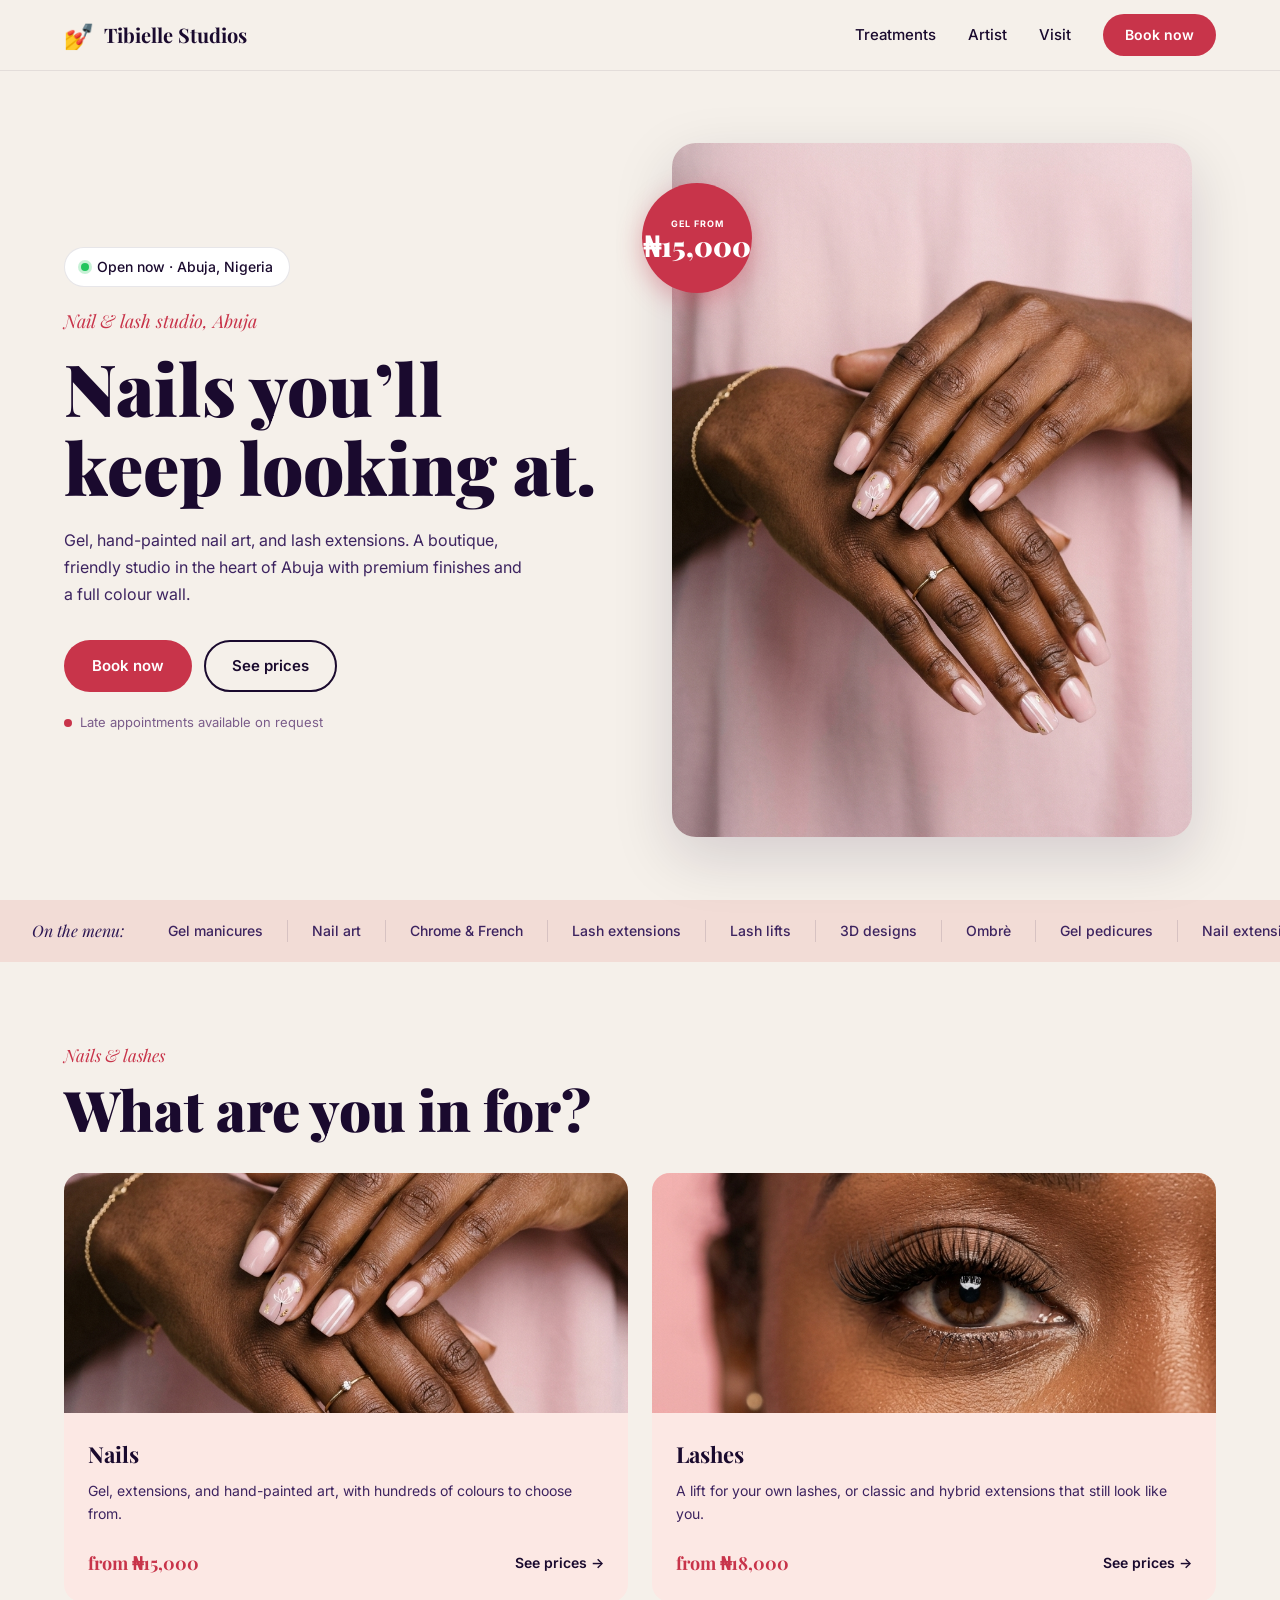
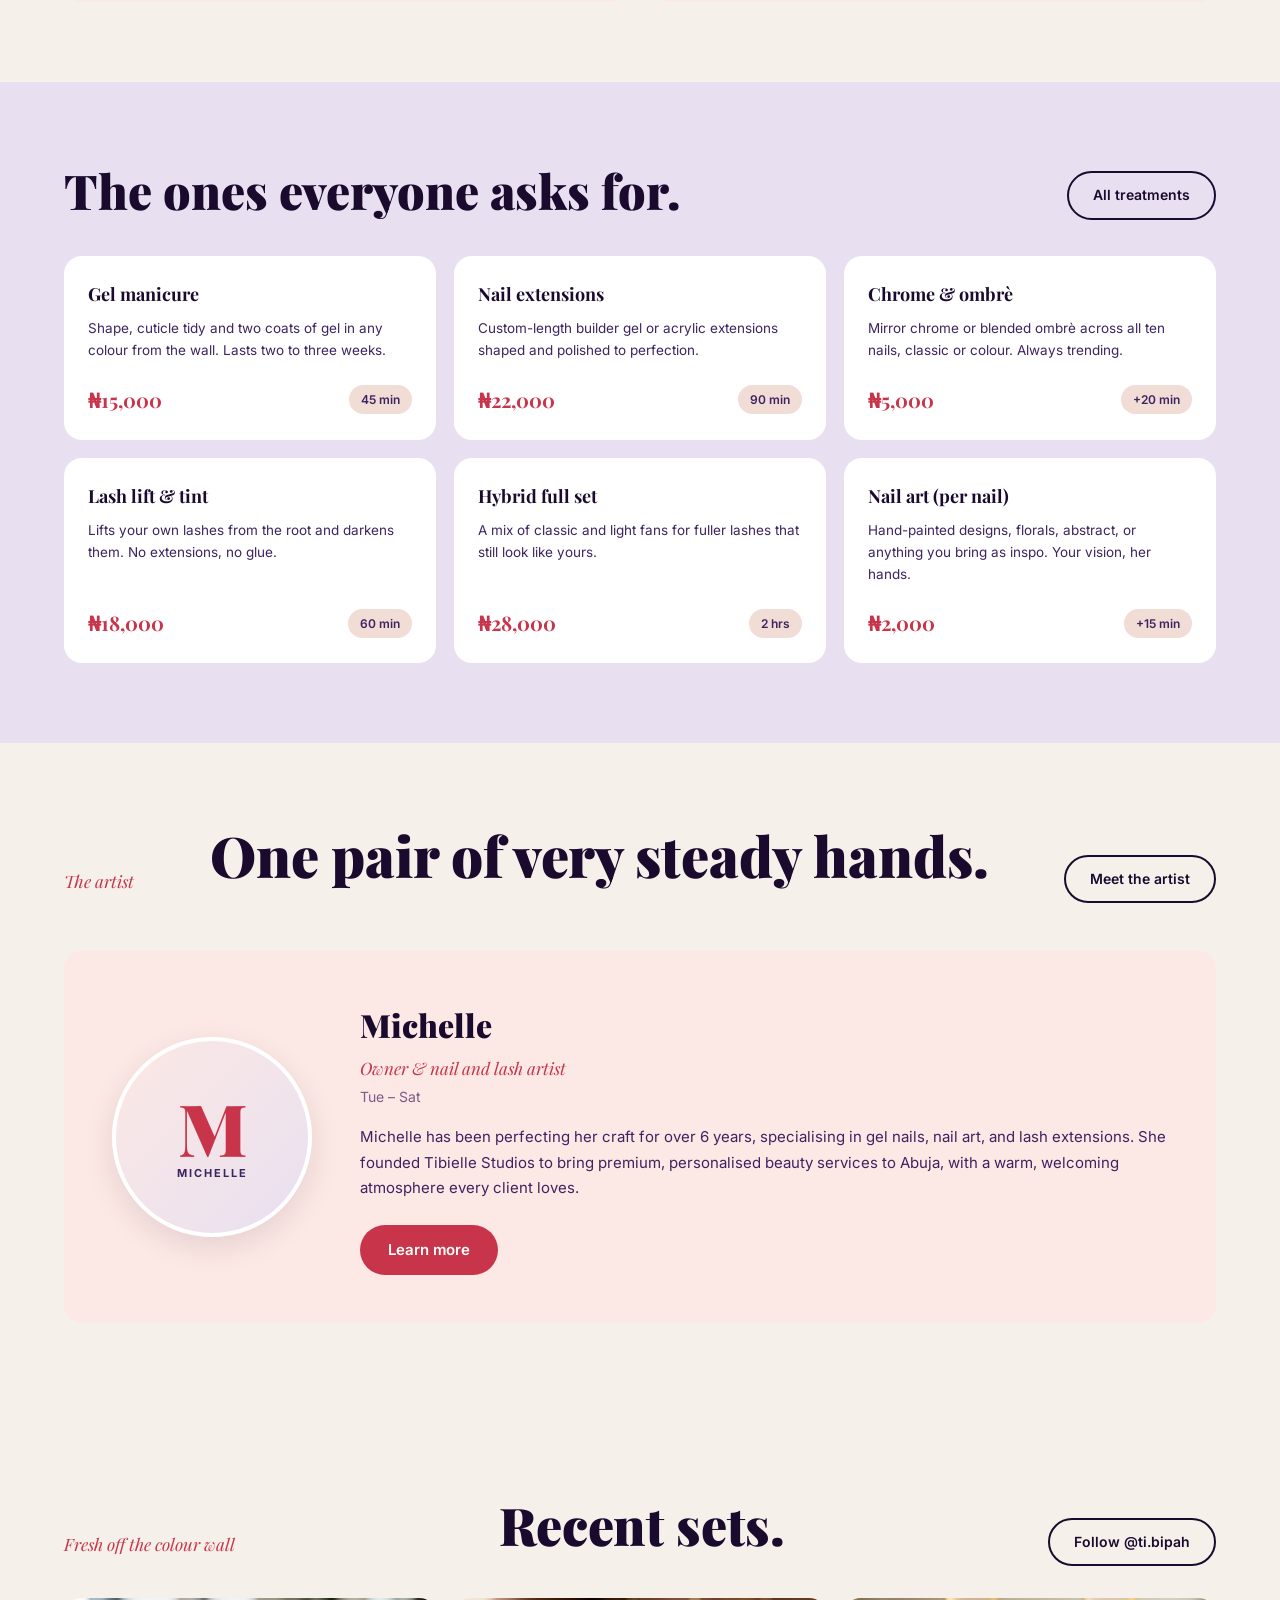
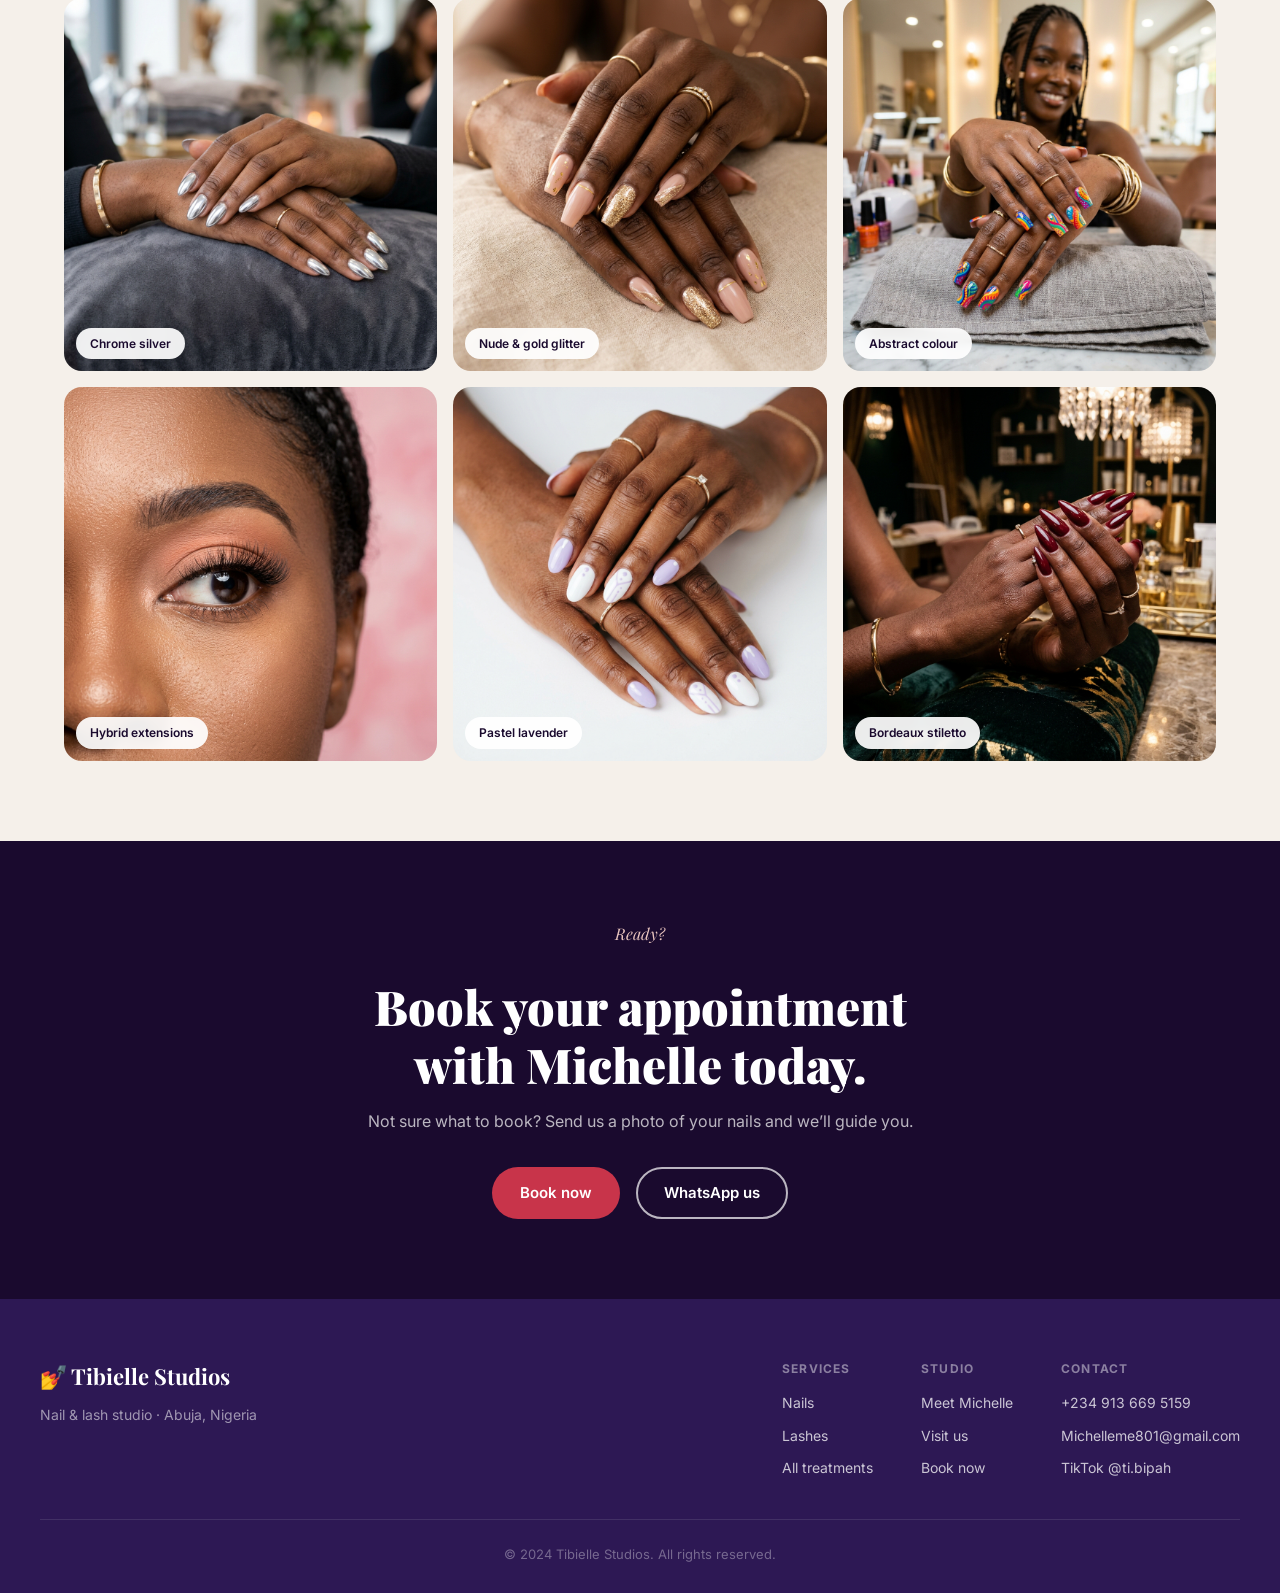
==== index.html @ 49bf642e "Initial commit for Tibielle Studios Abuja" ====
<!DOCTYPE html>
<html lang="en">
<head>
  <meta charset="UTF-8" />
  <meta name="viewport" content="width=device-width, initial-scale=1.0" />
  <title>Tibielle Studios – Nail &amp; Lash Studio, Abuja</title>
  <meta name="description" content="Tibielle Studios – Premium nail and lash studio in Abuja, Nigeria. Gel nails, lash extensions, and bespoke nail art by Michelle. Book your appointment today." />
  <link rel="preconnect" href="https://fonts.googleapis.com" />
  <link rel="preconnect" href="https://fonts.gstatic.com" crossorigin />
  <link href="https://fonts.googleapis.com/css2?family=Playfair+Display:ital,wght@0,400;0,700;0,900;1,400;1,700&family=Inter:wght@300;400;500;600&display=swap" rel="stylesheet" />
  <link rel="stylesheet" href="style.css" />
</head>
<body>
  <nav class="navbar" id="navbar">
    <div class="nav-container">
      <a href="index.html" class="nav-logo">
        <span class="logo-icon">&#x1F485;</span>
        <span class="logo-text">Tibielle Studios</span>
      </a>
      <div class="nav-links">
        <a href="treatments.html" class="nav-link">Treatments</a>
        <a href="artist.html" class="nav-link">Artist</a>
        <a href="visit.html" class="nav-link">Visit</a>
        <a href="mailto:Michelleme801@gmail.com?subject=Booking Request" class="nav-cta">Book now</a>
      </div>
      <button class="nav-hamburger" id="hamburger" aria-label="Menu">
        <span></span><span></span><span></span>
      </button>
    </div>
    <div class="mobile-menu" id="mobileMenu">
      <a href="treatments.html">Treatments</a>
      <a href="artist.html">Artist</a>
      <a href="visit.html">Visit</a>
      <a href="mailto:Michelleme801@gmail.com?subject=Booking Request" class="mobile-cta">Book now</a>
    </div>
  </nav>

  <section class="hero">
    <div class="hero-content">
      <div class="open-badge">
        <span class="open-dot"></span>
        Open now &middot; Abuja, Nigeria
      </div>
      <p class="hero-sub">Nail &amp; lash studio, Abuja</p>
      <h1 class="hero-title">Nails you&rsquo;ll<br/>keep looking at.</h1>
      <p class="hero-desc">Gel, hand-painted nail art, and lash extensions. A boutique, friendly studio in the heart of Abuja with premium finishes and a full colour wall.</p>
      <div class="hero-actions">
        <a href="mailto:Michelleme801@gmail.com?subject=Booking Request" class="btn-primary">Book now</a>
        <a href="treatments.html" class="btn-outline">See prices</a>
      </div>
      <p class="hero-note">
        <span class="dot-red"></span>
        Late appointments available on request
      </p>
    </div>
    <div class="hero-image-wrap">
      <div class="hero-badge">
        <span class="badge-label">GEL FROM</span>
        <span class="badge-price">&#8358;15,000</span>
      </div>
      <img src="hero_nails.jpg" alt="Beautiful gel nails by Tibielle Studios Abuja" class="hero-img" />
    </div>
  </section>

  <div class="marquee-section">
    <div class="marquee-label">On the menu:</div>
    <div class="marquee-track">
      <div class="marquee-inner">
        <span>Gel manicures</span><span>Nail art</span><span>Chrome &amp; French</span><span>Lash extensions</span><span>Lash lifts</span><span>3D designs</span><span>Ombrè</span><span>Gel pedicures</span><span>Nail extensions</span><span>Hybrid lashes</span>
        <span>Gel manicures</span><span>Nail art</span><span>Chrome &amp; French</span><span>Lash extensions</span><span>Lash lifts</span><span>3D designs</span><span>Ombrè</span><span>Gel pedicures</span><span>Nail extensions</span><span>Hybrid lashes</span>
      </div>
    </div>
  </div>

  <section class="services-section">
    <p class="section-eyebrow">Nails &amp; lashes</p>
    <h2 class="section-title">What are you in for?</h2>
    <div class="services-grid">
      <a href="treatments.html#nails" class="service-card">
        <div class="service-img-wrap"><img src="hero_nails.jpg" alt="Nails services" /></div>
        <div class="service-info">
          <h3>Nails</h3>
          <p>Gel, extensions, and hand-painted art, with hundreds of colours to choose from.</p>
          <div class="service-footer">
            <span class="service-price">from &#8358;15,000</span>
            <span class="service-link">See prices &rarr;</span>
          </div>
        </div>
      </a>
      <a href="treatments.html#lashes" class="service-card">
        <div class="service-img-wrap"><img src="hero_lashes.jpg" alt="Lash services" /></div>
        <div class="service-info">
          <h3>Lashes</h3>
          <p>A lift for your own lashes, or classic and hybrid extensions that still look like you.</p>
          <div class="service-footer">
            <span class="service-price">from &#8358;18,000</span>
            <span class="service-link">See prices &rarr;</span>
          </div>
        </div>
      </a>
    </div>
  </section>

  <section class="popular-section">
    <div class="popular-header">
      <h2 class="popular-title">The ones everyone asks for.</h2>
      <a href="treatments.html" class="btn-outline-dark">All treatments</a>
    </div>
    <div class="popular-grid">
      <div class="popular-card"><h4>Gel manicure</h4><p>Shape, cuticle tidy and two coats of gel in any colour from the wall. Lasts two to three weeks.</p><div class="popular-footer"><span class="popular-price">&#8358;15,000</span><span class="popular-time">45 min</span></div></div>
      <div class="popular-card"><h4>Nail extensions</h4><p>Custom-length builder gel or acrylic extensions shaped and polished to perfection.</p><div class="popular-footer"><span class="popular-price">&#8358;22,000</span><span class="popular-time">90 min</span></div></div>
      <div class="popular-card"><h4>Chrome &amp; ombrè</h4><p>Mirror chrome or blended ombr&egrave; across all ten nails, classic or colour. Always trending.</p><div class="popular-footer"><span class="popular-price">&#8358;5,000</span><span class="popular-time">+20 min</span></div></div>
      <div class="popular-card"><h4>Lash lift &amp; tint</h4><p>Lifts your own lashes from the root and darkens them. No extensions, no glue.</p><div class="popular-footer"><span class="popular-price">&#8358;18,000</span><span class="popular-time">60 min</span></div></div>
      <div class="popular-card"><h4>Hybrid full set</h4><p>A mix of classic and light fans for fuller lashes that still look like yours.</p><div class="popular-footer"><span class="popular-price">&#8358;28,000</span><span class="popular-time">2 hrs</span></div></div>
      <div class="popular-card"><h4>Nail art (per nail)</h4><p>Hand-painted designs, florals, abstract, or anything you bring as inspo. Your vision, her hands.</p><div class="popular-footer"><span class="popular-price">&#8358;2,000</span><span class="popular-time">+15 min</span></div></div>
    </div>
  </section>

  <section class="artist-section">
    <div class="artist-header">
      <p class="section-eyebrow">The artist</p>
      <h2 class="section-title">One pair of very steady hands.</h2>
      <a href="artist.html" class="btn-outline-dark">Meet the artist</a>
    </div>
    <div class="artist-card-single">
      <div class="artist-monogram">
        <span class="monogram-letter">M</span>
        <span class="monogram-subtitle">Michelle</span>
      </div>
      <div class="artist-details">
        <h3>Michelle</h3>
        <p class="artist-role">Owner &amp; nail and lash artist</p>
        <p class="artist-schedule">Tue &ndash; Sat</p>
        <p class="artist-bio">Michelle has been perfecting her craft for over 6 years, specialising in gel nails, nail art, and lash extensions. She founded Tibielle Studios to bring premium, personalised beauty services to Abuja, with a warm, welcoming atmosphere every client loves.</p>
        <a href="artist.html" class="btn-primary">Learn more</a>
      </div>
    </div>
  </section>

  <section class="gallery-section">
    <div class="gallery-header">
      <p class="section-eyebrow">Fresh off the colour wall</p>
      <h2 class="gallery-title">Recent sets.</h2>
      <a href="https://www.tiktok.com/@ti.bipah" target="_blank" rel="noopener noreferrer" class="btn-outline-dark">Follow @ti.bipah</a>
    </div>
    <div class="gallery-grid">
      <div class="gallery-item"><img src="gallery_1.jpg" alt="Chrome silver nails" /><span class="gallery-label">Chrome silver</span></div>
      <div class="gallery-item gallery-item--tall"><img src="gallery_2.jpg" alt="Nude and gold glitter nails" /><span class="gallery-label">Nude &amp; gold glitter</span></div>
      <div class="gallery-item"><img src="gallery_3.jpg" alt="Vibrant nail art" /><span class="gallery-label">Abstract colour</span></div>
      <div class="gallery-item"><img src="gallery_4.jpg" alt="Lash extensions" /><span class="gallery-label">Hybrid extensions</span></div>
      <div class="gallery-item"><img src="gallery_5.jpg" alt="Pastel lavender nails" /><span class="gallery-label">Pastel lavender</span></div>
      <div class="gallery-item"><img src="gallery_6.jpg" alt="Burgundy stiletto nails" /><span class="gallery-label">Bordeaux stiletto</span></div>
    </div>
  </section>

  <section class="cta-band">
    <div class="cta-content">
      <p class="section-eyebrow">Ready?</p>
      <h2>Book your appointment<br />with Michelle today.</h2>
      <p>Not sure what to book? Send us a photo of your nails and we&rsquo;ll guide you.</p>
      <div class="cta-actions">
        <a href="mailto:Michelleme801@gmail.com?subject=Booking Request – Tibielle Studios" class="btn-primary">Book now</a>
        <a href="https://wa.me/2349136695159" target="_blank" rel="noopener noreferrer" class="btn-outline-light">WhatsApp us</a>
      </div>
    </div>
  </section>

  <footer class="footer">
    <div class="footer-top">
      <div class="footer-brand">
        <a href="index.html" class="footer-logo">&#x1F485; Tibielle Studios</a>
        <p>Nail &amp; lash studio &middot; Abuja, Nigeria</p>
      </div>
      <div class="footer-links">
        <div class="footer-col">
          <h5>Services</h5>
          <a href="treatments.html#nails">Nails</a>
          <a href="treatments.html#lashes">Lashes</a>
          <a href="treatments.html">All treatments</a>
        </div>
        <div class="footer-col">
          <h5>Studio</h5>
          <a href="artist.html">Meet Michelle</a>
          <a href="visit.html">Visit us</a>
          <a href="mailto:Michelleme801@gmail.com?subject=Booking Request">Book now</a>
        </div>
        <div class="footer-col">
          <h5>Contact</h5>
          <a href="tel:+2349136695159">+234 913 669 5159</a>
          <a href="mailto:Michelleme801@gmail.com">Michelleme801@gmail.com</a>
          <a href="https://www.tiktok.com/@ti.bipah" target="_blank" rel="noopener noreferrer">TikTok @ti.bipah</a>
        </div>
      </div>
    </div>
    <div class="footer-bottom">
      <p>&copy; 2024 Tibielle Studios. All rights reserved.</p>
    </div>
  </footer>
  <script src="main.js"></script>
</body>
</html>
---- style.css ----
/* =============================================
   TIBIELLE STUDIOS – style.css
   Nigerian nail & lash studio website
   ============================================= */

*, *::before, *::after { box-sizing: border-box; margin: 0; padding: 0; }

:root {
  --cream:   #f5f0ea;
  --blush:   #f2dcd6;
  --rose:    #e8c4be;
  --pink-bg: #f9d4ce;
  --card-bg: #fce8e4;
  --purple-bg: #e8e0f0;
  --dark:    #1a0a2e;
  --dark-mid: #2d1854;
  --accent:  #c8344a;
  --accent-hover: #a82038;
  --text-body: #3d2460;
  --text-light: #7a5c8a;
  --white: #ffffff;
  --font-serif: 'Playfair Display', Georgia, serif;
  --font-sans:  'Inter', system-ui, sans-serif;
  --radius: 18px;
  --radius-sm: 10px;
  --shadow: 0 4px 24px rgba(26,10,46,0.08);
  --shadow-hover: 0 8px 40px rgba(26,10,46,0.15);
}

html { scroll-behavior: smooth; }

body {
  font-family: var(--font-sans);
  background-color: var(--cream);
  color: var(--dark);
  overflow-x: hidden;
  line-height: 1.6;
}

img { display: block; width: 100%; height: 100%; object-fit: cover; }
a { text-decoration: none; color: inherit; }

/* ---- BUTTONS ---- */
.btn-primary {
  display: inline-flex; align-items: center; justify-content: center;
  background: var(--accent); color: var(--white);
  padding: 13px 28px; border-radius: 50px;
  font-family: var(--font-sans); font-weight: 600; font-size: 15px;
  transition: background 0.25s, transform 0.2s, box-shadow 0.25s;
  border: none; cursor: pointer;
}
.btn-primary:hover {
  background: var(--accent-hover); transform: translateY(-2px);
  box-shadow: 0 6px 20px rgba(200,52,74,0.35);
}
.btn-outline {
  display: inline-flex; align-items: center; justify-content: center;
  background: transparent; color: var(--dark);
  padding: 12px 26px; border-radius: 50px;
  font-family: var(--font-sans); font-weight: 600; font-size: 15px;
  border: 2px solid var(--dark);
  transition: background 0.25s, color 0.25s, transform 0.2s;
}
.btn-outline:hover { background: var(--dark); color: var(--white); transform: translateY(-2px); }
.btn-outline-dark {
  display: inline-flex; align-items: center; justify-content: center;
  background: transparent; color: var(--dark);
  padding: 11px 24px; border-radius: 50px;
  font-family: var(--font-sans); font-weight: 600; font-size: 14px;
  border: 2px solid var(--dark);
  transition: background 0.25s, color 0.25s, transform 0.2s;
  white-space: nowrap;
}
.btn-outline-dark:hover { background: var(--dark); color: var(--white); transform: translateY(-2px); }
.btn-outline-light {
  display: inline-flex; align-items: center; justify-content: center;
  background: transparent; color: var(--white);
  padding: 12px 26px; border-radius: 50px;
  font-family: var(--font-sans); font-weight: 600; font-size: 15px;
  border: 2px solid rgba(255,255,255,0.7);
  transition: background 0.25s, transform 0.2s;
}
.btn-outline-light:hover { background: rgba(255,255,255,0.15); transform: translateY(-2px); }

/* ---- SHARED TEXT ---- */
.section-eyebrow {
  font-family: var(--font-serif); font-style: italic;
  color: var(--accent); font-size: 17px; margin-bottom: 8px;
}
.section-title {
  font-family: var(--font-serif); font-weight: 900;
  font-size: clamp(32px, 5vw, 56px);
  color: var(--dark); line-height: 1.15;
  margin-bottom: 16px;
}

/* =============================================
   NAVBAR
   ============================================= */
.navbar {
  position: fixed; top: 0; left: 0; right: 0; z-index: 100;
  background: rgba(245,240,234,0.92);
  backdrop-filter: blur(12px);
  border-bottom: 1px solid rgba(26,10,46,0.08);
  transition: box-shadow 0.3s;
}
.navbar.scrolled { box-shadow: var(--shadow); }
.nav-container {
  max-width: 1200px; margin: 0 auto;
  display: flex; align-items: center; justify-content: space-between;
  padding: 14px 24px;
}
.nav-logo {
  display: flex; align-items: center; gap: 10px;
  font-family: var(--font-serif); font-size: 20px; font-weight: 700;
  color: var(--dark); transition: opacity 0.2s;
}
.nav-logo:hover { opacity: 0.75; }
.logo-icon { font-size: 24px; }
.nav-links { display: flex; align-items: center; gap: 32px; }
.nav-link {
  font-size: 15px; font-weight: 500; color: var(--dark);
  transition: color 0.2s; position: relative;
}
.nav-link::after {
  content: ''; position: absolute; bottom: -2px; left: 0; right: 0;
  height: 2px; background: var(--accent); transform: scaleX(0);
  transition: transform 0.25s;
}
.nav-link:hover { color: var(--accent); }
.nav-link:hover::after { transform: scaleX(1); }
.nav-cta {
  background: var(--accent); color: var(--white);
  padding: 10px 22px; border-radius: 50px;
  font-size: 14px; font-weight: 600;
  transition: background 0.25s, transform 0.2s;
}
.nav-cta:hover { background: var(--accent-hover); transform: translateY(-1px); }

.nav-hamburger {
  display: none; flex-direction: column; gap: 5px;
  background: none; border: none; cursor: pointer; padding: 4px;
}
.nav-hamburger span {
  display: block; width: 22px; height: 2px;
  background: var(--dark); border-radius: 2px;
  transition: transform 0.3s, opacity 0.3s;
}
.mobile-menu {
  display: none; flex-direction: column; gap: 0;
  background: var(--cream); border-top: 1px solid rgba(26,10,46,0.08);
  padding: 12px 24px 20px;
  animation: slideDown 0.25s ease;
}
.mobile-menu a {
  padding: 13px 0; font-size: 16px; font-weight: 500;
  border-bottom: 1px solid rgba(26,10,46,0.06);
  color: var(--dark); transition: color 0.2s;
}
.mobile-menu a:hover { color: var(--accent); }
.mobile-menu .mobile-cta {
  margin-top: 12px; background: var(--accent); color: var(--white);
  text-align: center; padding: 13px; border-radius: 50px;
  border-bottom: none; font-weight: 600;
}
@keyframes slideDown { from { opacity:0; transform: translateY(-8px); } to { opacity:1; transform:translateY(0); } }

/* =============================================
   HERO
   ============================================= */
.hero {
  min-height: 100vh; padding-top: 80px;
  display: flex; align-items: center;
  max-width: 1200px; margin: 0 auto;
  padding-left: 24px; padding-right: 24px;
  gap: 48px;
}
.hero-content { flex: 1; max-width: 560px; }
.open-badge {
  display: inline-flex; align-items: center; gap: 8px;
  background: var(--white); border: 1px solid rgba(26,10,46,0.1);
  padding: 8px 16px; border-radius: 50px;
  font-size: 14px; font-weight: 500; margin-bottom: 20px;
}
.open-dot {
  width: 8px; height: 8px; border-radius: 50%;
  background: #22c55e; box-shadow: 0 0 0 3px rgba(34,197,94,0.25);
  animation: pulse 2s infinite;
}
@keyframes pulse { 0%,100% { box-shadow: 0 0 0 3px rgba(34,197,94,0.25); } 50% { box-shadow: 0 0 0 6px rgba(34,197,94,0.1); } }
.hero-sub {
  font-family: var(--font-serif); font-style: italic;
  color: var(--accent); font-size: 18px; margin-bottom: 12px;
}
.hero-title {
  font-family: var(--font-serif); font-weight: 900;
  font-size: clamp(40px, 6vw, 72px);
  color: var(--dark); line-height: 1.1; margin-bottom: 20px;
}
.hero-desc {
  font-size: 16px; color: var(--text-body);
  line-height: 1.7; margin-bottom: 32px; max-width: 460px;
}
.hero-actions { display: flex; gap: 12px; flex-wrap: wrap; margin-bottom: 20px; }
.hero-note {
  display: flex; align-items: center; gap: 8px;
  font-size: 13px; color: var(--text-light);
}
.dot-red { width: 8px; height: 8px; border-radius: 50%; background: var(--accent); flex-shrink: 0; }

.hero-image-wrap {
  flex: 1; max-width: 520px; position: relative;
  border-radius: 24px; overflow: visible;
}
.hero-img {
  border-radius: 24px; aspect-ratio: 3/4;
  object-fit: cover; width: 100%;
  box-shadow: 0 20px 60px rgba(26,10,46,0.15);
  transition: transform 0.4s;
}
.hero-img:hover { transform: scale(1.01); }
.hero-badge {
  position: absolute; top: 40px; left: -30px; z-index: 10;
  background: var(--accent); color: var(--white);
  border-radius: 50%; width: 110px; height: 110px;
  display: flex; flex-direction: column; align-items: center; justify-content: center;
  box-shadow: 0 8px 24px rgba(200,52,74,0.35);
  animation: float 3s ease-in-out infinite;
}
@keyframes float { 0%,100% { transform: translateY(0); } 50% { transform: translateY(-8px); } }
.badge-label { font-size: 9px; font-weight: 700; letter-spacing: 1px; text-transform: uppercase; }
.badge-price { font-family: var(--font-serif); font-size: 28px; font-weight: 900; line-height: 1; }

/* =============================================
   MARQUEE
   ============================================= */
.marquee-section {
  background: var(--blush); padding: 18px 0;
  display: flex; align-items: center; gap: 20px;
  overflow: hidden;
}
.marquee-label {
  font-family: var(--font-serif); font-style: italic;
  font-size: 16px; color: var(--dark-mid);
  white-space: nowrap; padding-left: 32px; flex-shrink: 0;
}
.marquee-track { overflow: hidden; flex: 1; }
.marquee-inner {
  display: flex; gap: 0; white-space: nowrap;
  animation: marquee 28s linear infinite;
}
.marquee-inner span {
  padding: 0 24px; font-size: 14px; font-weight: 500; color: var(--text-body);
  border-right: 1px solid rgba(26,10,46,0.12);
}
@keyframes marquee { from { transform: translateX(0); } to { transform: translateX(-50%); } }

/* =============================================
   SERVICES SECTION
   ============================================= */
.services-section {
  max-width: 1200px; margin: 0 auto;
  padding: 80px 24px;
}
.services-grid {
  display: grid; grid-template-columns: 1fr 1fr;
  gap: 24px; margin-top: 32px;
}
.service-card {
  background: var(--card-bg); border-radius: var(--radius);
  overflow: hidden; transition: transform 0.3s, box-shadow 0.3s;
  display: flex; flex-direction: column;
}
.service-card:hover { transform: translateY(-6px); box-shadow: var(--shadow-hover); }
.service-img-wrap { height: 240px; overflow: hidden; }
.service-img-wrap img { transition: transform 0.4s; }
.service-card:hover .service-img-wrap img { transform: scale(1.05); }
.service-info { padding: 24px; flex: 1; display: flex; flex-direction: column; gap: 8px; }
.service-info h3 {
  font-family: var(--font-serif); font-weight: 700;
  font-size: 22px; color: var(--dark);
}
.service-info p { font-size: 14px; color: var(--text-body); line-height: 1.6; }
.service-footer {
  display: flex; justify-content: space-between; align-items: center;
  margin-top: auto; padding-top: 16px;
}
.service-price { font-family: var(--font-serif); font-weight: 700; color: var(--accent); font-size: 18px; }
.service-link { font-size: 14px; font-weight: 600; color: var(--dark); transition: color 0.2s; }
.service-link:hover { color: var(--accent); }

/* =============================================
   POPULAR TREATMENTS
   ============================================= */
.popular-section {
  background: var(--purple-bg); padding: 80px 0;
}
.popular-header {
  max-width: 1200px; margin: 0 auto;
  padding: 0 24px; display: flex;
  justify-content: space-between; align-items: flex-end;
  margin-bottom: 36px; gap: 16px;
}
.popular-title {
  font-family: var(--font-serif); font-weight: 900;
  font-size: clamp(28px, 4.5vw, 48px); color: var(--dark); line-height: 1.2;
}
.popular-grid {
  max-width: 1200px; margin: 0 auto;
  padding: 0 24px;
  display: grid; grid-template-columns: repeat(3, 1fr);
  gap: 18px;
}
.popular-card {
  background: var(--white); border-radius: var(--radius);
  padding: 24px; display: flex; flex-direction: column; gap: 10px;
  transition: transform 0.3s, box-shadow 0.3s;
}
.popular-card:hover { transform: translateY(-4px); box-shadow: var(--shadow-hover); }
.popular-card h4 {
  font-family: var(--font-serif); font-weight: 700;
  font-size: 18px; color: var(--dark);
}
.popular-card p { font-size: 13.5px; color: var(--text-body); line-height: 1.6; flex: 1; }
.popular-footer {
  display: flex; justify-content: space-between; align-items: center;
  margin-top: auto; padding-top: 12px;
}
.popular-price { font-family: var(--font-serif); font-weight: 700; color: var(--accent); font-size: 20px; }
.popular-time {
  background: var(--blush); padding: 5px 12px; border-radius: 50px;
  font-size: 12px; font-weight: 600; color: var(--text-body);
}

/* =============================================
   ARTIST SECTION
   ============================================= */
.artist-section {
  max-width: 1200px; margin: 0 auto; padding: 80px 24px;
}
.artist-header {
  display: flex; flex-wrap: wrap; align-items: flex-end;
  justify-content: space-between; gap: 16px; margin-bottom: 48px;
}
.artist-card-single {
  background: var(--card-bg); border-radius: var(--radius);
  display: flex; align-items: center; gap: 48px; padding: 48px;
  transition: box-shadow 0.3s;
}
.artist-avatar {
  width: 200px; height: 200px; border-radius: 50%;
  flex-shrink: 0;
}
.artist-monogram {
  width: 200px; height: 200px; border-radius: 50%;
  background: linear-gradient(135deg, #fce8e4 0%, #e8e0f0 100%);
  display: flex; flex-direction: column; align-items: center; justify-content: center;
  border: 4px solid var(--white);
  box-shadow: 0 10px 30px rgba(26,10,46,0.1);
  flex-shrink: 0; color: var(--dark); text-align: center;
}
.monogram-letter {
  font-family: var(--font-serif); font-size: 72px; font-weight: 900;
  color: var(--accent); line-height: 1; margin-bottom: 2px;
}
.monogram-subtitle {
  font-size: 11px; font-weight: 700; text-transform: uppercase;
  letter-spacing: 2px; color: var(--text-body);
}
.artist-page-badge {
  width: 320px; height: 360px; border-radius: 24px;
  background: linear-gradient(145deg, var(--card-bg) 0%, var(--purple-bg) 100%);
  display: flex; flex-direction: column; align-items: center; justify-content: center;
  padding: 36px 28px; text-align: center; border: 2px solid var(--rose);
  flex-shrink: 0; box-shadow: 0 16px 40px rgba(26,10,46,0.08);
}
.artist-page-badge .monogram-letter {
  font-family: var(--font-serif); font-size: 100px; font-weight: 900;
  color: var(--accent); line-height: 1; margin-bottom: 12px;
}
.artist-page-badge h3 {
  font-family: var(--font-serif); font-size: 24px; font-weight: 700;
  color: var(--dark); margin-bottom: 6px;
}
.artist-page-badge p {
  font-size: 13.5px; color: var(--text-body); line-height: 1.5;
}
.artist-details h3 {
  font-family: var(--font-serif); font-weight: 900;
  font-size: 32px; color: var(--dark); margin-bottom: 4px;
}
.artist-role {
  font-family: var(--font-serif); font-style: italic;
  color: var(--accent); font-size: 17px; margin-bottom: 4px;
}
.artist-schedule { font-size: 14px; color: var(--text-light); margin-bottom: 16px; }
.artist-bio { font-size: 15px; color: var(--text-body); line-height: 1.7; margin-bottom: 24px; }

/* =============================================
   GALLERY
   ============================================= */
.gallery-section { max-width: 1200px; margin: 0 auto; padding: 80px 24px; }
.gallery-header {
  display: flex; flex-wrap: wrap; align-items: flex-end;
  justify-content: space-between; gap: 16px; margin-bottom: 32px;
}
.gallery-title {
  font-family: var(--font-serif); font-weight: 900;
  font-size: clamp(32px, 5vw, 52px); color: var(--dark);
}
.gallery-grid {
  display: grid;
  grid-template-columns: repeat(3, 1fr);
  grid-template-rows: auto auto;
  gap: 16px;
}
.gallery-item {
  border-radius: var(--radius); overflow: hidden;
  position: relative; aspect-ratio: 1/1;
  transition: transform 0.3s, box-shadow 0.3s;
}
.gallery-item:hover { transform: scale(1.02); box-shadow: var(--shadow-hover); z-index: 2; }
.gallery-item img { height: 100%; transition: transform 0.4s; }
.gallery-item:hover img { transform: scale(1.06); }
.gallery-label {
  position: absolute; bottom: 12px; left: 12px;
  background: rgba(255,255,255,0.92); backdrop-filter: blur(4px);
  padding: 6px 14px; border-radius: 50px;
  font-size: 12px; font-weight: 600; color: var(--dark);
}

/* =============================================
   CTA BAND
   ============================================= */
.cta-band {
  background: var(--dark); padding: 80px 24px;
  text-align: center;
}
.cta-content { max-width: 600px; margin: 0 auto; }
.cta-band .section-eyebrow { color: var(--rose); }
.cta-band h2 {
  font-family: var(--font-serif); font-weight: 900;
  font-size: clamp(28px, 4.5vw, 48px); color: var(--white);
  margin: 8px 0 16px; line-height: 1.2;
}
.cta-band p { font-size: 16px; color: rgba(255,255,255,0.7); margin-bottom: 32px; }
.cta-actions { display: flex; justify-content: center; gap: 16px; flex-wrap: wrap; }

/* =============================================
   FOOTER
   ============================================= */
.footer {
  background: var(--dark-mid); padding: 60px 24px 28px;
}
.footer-top {
  max-width: 1200px; margin: 0 auto;
  display: flex; gap: 60px; flex-wrap: wrap;
  padding-bottom: 40px;
  border-bottom: 1px solid rgba(255,255,255,0.1);
  margin-bottom: 24px;
}
.footer-brand { flex: 1; min-width: 200px; }
.footer-logo {
  font-family: var(--font-serif); font-size: 22px; font-weight: 700;
  color: var(--white); display: flex; align-items: center; gap: 8px;
  margin-bottom: 10px;
}
.footer-brand p { font-size: 14px; color: rgba(255,255,255,0.55); }
.footer-links { display: flex; gap: 48px; flex-wrap: wrap; }
.footer-col { display: flex; flex-direction: column; gap: 10px; }
.footer-col h5 {
  font-size: 12px; font-weight: 700; text-transform: uppercase;
  letter-spacing: 1.2px; color: rgba(255,255,255,0.45); margin-bottom: 4px;
}
.footer-col a {
  font-size: 14px; color: rgba(255,255,255,0.75);
  transition: color 0.2s;
}
.footer-col a:hover { color: var(--white); }
.footer-bottom {
  max-width: 1200px; margin: 0 auto;
  font-size: 13px; color: rgba(255,255,255,0.35); text-align: center;
}

/* =============================================
   TREATMENTS PAGE
   ============================================= */
.page-hero {
  background: var(--cream);
  padding: 120px 24px 60px;
  max-width: 1200px; margin: 0 auto;
  display: flex; align-items: flex-start; gap: 48px;
}
.page-hero-left { flex: 1; }
.page-hero-right {
  background: var(--card-bg); border-radius: var(--radius);
  padding: 32px; max-width: 360px; width: 100%;
}
.page-hero-right h3 {
  font-family: var(--font-serif); font-weight: 700;
  font-size: 22px; margin-bottom: 16px; color: var(--dark);
}
.page-hero-right ul { list-style: none; display: flex; flex-direction: column; gap: 12px; }
.page-hero-right li {
  display: flex; gap: 10px; font-size: 14px;
  color: var(--text-body); align-items: flex-start; line-height: 1.5;
}
.page-hero-right li::before { content: "●"; color: var(--accent); flex-shrink: 0; font-size: 10px; margin-top: 3px; }
.page-hero-right .btn-primary { width: 100%; margin-top: 20px; justify-content: center; }

.treatments-body { max-width: 1200px; margin: 0 auto; padding: 0 24px 80px; }
.treatment-category { margin-bottom: 56px; }
.treatment-category-title {
  font-family: var(--font-serif); font-style: italic;
  color: var(--accent); font-size: 18px; margin-bottom: 16px;
}
.treatment-category h2 {
  font-family: var(--font-serif); font-weight: 900;
  font-size: clamp(28px, 4vw, 42px); color: var(--dark);
  margin-bottom: 28px; line-height: 1.15;
}
.treatment-grid { display: grid; grid-template-columns: 1fr 1fr; gap: 16px; }
.treatment-card {
  background: var(--purple-bg); border-radius: var(--radius);
  padding: 28px; transition: transform 0.3s, box-shadow 0.3s;
}
.treatment-card:hover { transform: translateY(-3px); box-shadow: var(--shadow-hover); }
.treatment-card-header {
  display: flex; justify-content: space-between;
  align-items: flex-start; margin-bottom: 10px;
}
.treatment-card h4 {
  font-family: var(--font-serif); font-weight: 700;
  font-size: 18px; color: var(--dark); max-width: 75%;
}
.treatment-card .t-price {
  font-family: var(--font-serif); font-weight: 700;
  color: var(--accent); font-size: 20px; white-space: nowrap;
}
.t-time {
  display: inline-block; background: var(--blush);
  padding: 4px 12px; border-radius: 50px;
  font-size: 12px; font-weight: 600; color: var(--text-body);
  margin-bottom: 12px;
}
.treatment-card p { font-size: 14px; color: var(--text-body); line-height: 1.6; margin-bottom: 14px; }
.aftercare-block {
  background: var(--blush); border-radius: 10px;
  padding: 12px 14px;
}
.aftercare-block span {
  display: block; font-size: 10px; font-weight: 700;
  letter-spacing: 1.5px; text-transform: uppercase;
  color: var(--accent); margin-bottom: 4px;
}
.aftercare-block p { font-size: 13px; color: var(--text-body); margin: 0; }

/* =============================================
   ARTIST PAGE
   ============================================= */
.artist-page {
  max-width: 1100px; margin: 0 auto;
  padding: 120px 24px 80px;
}
.artist-page-hero {
  display: flex; gap: 60px; align-items: center;
  margin-bottom: 72px;
}
.artist-page-img {
  width: 320px; height: 380px; border-radius: 24px; overflow: hidden;
  flex-shrink: 0; box-shadow: 0 16px 48px rgba(26,10,46,0.15);
}
.artist-page-info {}
.artist-page-info .section-eyebrow { margin-bottom: 6px; }
.artist-page-info h1 {
  font-family: var(--font-serif); font-weight: 900;
  font-size: clamp(36px, 5vw, 60px); color: var(--dark);
  line-height: 1.1; margin-bottom: 6px;
}
.artist-role-tag {
  font-family: var(--font-serif); font-style: italic;
  color: var(--accent); font-size: 18px; margin-bottom: 8px;
}
.artist-avail {
  font-size: 14px; color: var(--text-light); margin-bottom: 24px;
}
.artist-bio-long {
  font-size: 15.5px; color: var(--text-body);
  line-height: 1.8; margin-bottom: 28px;
}
.artist-specialties {
  display: flex; flex-wrap: wrap; gap: 8px; margin-bottom: 28px;
}
.specialty-tag {
  background: var(--blush); color: var(--dark-mid);
  padding: 6px 16px; border-radius: 50px;
  font-size: 13px; font-weight: 600;
}

/* =============================================
   VISIT PAGE
   ============================================= */
.visit-page { max-width: 1200px; margin: 0 auto; padding: 120px 24px 80px; }
.visit-grid { display: grid; grid-template-columns: 1fr 1fr; gap: 40px; margin-top: 48px; }
.visit-info-card {
  background: var(--card-bg); border-radius: var(--radius);
  padding: 36px;
}
.visit-info-card h3 {
  font-family: var(--font-serif); font-weight: 700;
  font-size: 22px; color: var(--dark); margin-bottom: 16px;
}
.visit-detail {
  display: flex; gap: 14px; margin-bottom: 16px; align-items: flex-start;
}
.visit-detail-icon { font-size: 20px; flex-shrink: 0; line-height: 1.4; }
.visit-detail-text h4 { font-size: 14px; font-weight: 600; color: var(--dark); margin-bottom: 2px; }
.visit-detail-text p, .visit-detail-text a {
  font-size: 14px; color: var(--text-body); line-height: 1.5;
}
.visit-detail-text a:hover { color: var(--accent); }
.hours-table { width: 100%; border-collapse: collapse; margin-top: 8px; }
.hours-table tr { border-bottom: 1px solid rgba(26,10,46,0.08); }
.hours-table td {
  padding: 8px 0; font-size: 14px; color: var(--text-body);
}
.hours-table td:last-child { text-align: right; font-weight: 600; }
.map-placeholder {
  background: var(--purple-bg); border-radius: var(--radius);
  height: 380px; display: flex; align-items: center; justify-content: center;
  flex-direction: column; gap: 12px; color: var(--text-light);
}
.map-placeholder span { font-size: 40px; }
.map-placeholder p { font-size: 15px; font-weight: 500; }

/* =============================================
   RESPONSIVE
   ============================================= */
@media (max-width: 900px) {
  .nav-links { display: none; }
  .nav-hamburger { display: flex; }
  .mobile-menu.open { display: flex; }

  .hero { flex-direction: column; min-height: auto; padding-top: 100px; padding-bottom: 40px; }
  .hero-content { max-width: 100%; }
  .hero-image-wrap { max-width: 100%; }
  .hero-badge { left: 10px; top: 20px; width: 90px; height: 90px; }
  .badge-price { font-size: 22px; }

  .services-grid { grid-template-columns: 1fr; }
  .popular-grid { grid-template-columns: 1fr 1fr; }
  .gallery-grid { grid-template-columns: 1fr 1fr; }

  .artist-card-single { flex-direction: column; align-items: flex-start; gap: 24px; padding: 28px; }
  .artist-avatar { width: 160px; height: 160px; }

  .page-hero { flex-direction: column; }
  .page-hero-right { max-width: 100%; }
  .treatment-grid { grid-template-columns: 1fr; }

  .artist-page-hero { flex-direction: column; }
  .artist-page-img { width: 100%; height: 300px; }

  .visit-grid { grid-template-columns: 1fr; }
  .footer-top { flex-direction: column; gap: 32px; }
  .footer-links { gap: 28px; }
}

@media (max-width: 600px) {
  .popular-grid { grid-template-columns: 1fr; }
  .gallery-grid { grid-template-columns: 1fr; }
  .popular-header { flex-direction: column; align-items: flex-start; }
  .artist-header { flex-direction: column; align-items: flex-start; }
  .gallery-header { flex-direction: column; align-items: flex-start; }
  .page-hero { padding-top: 100px; }
  .hero-title { font-size: 38px; }
  .cta-band h2 { font-size: 26px; }
}
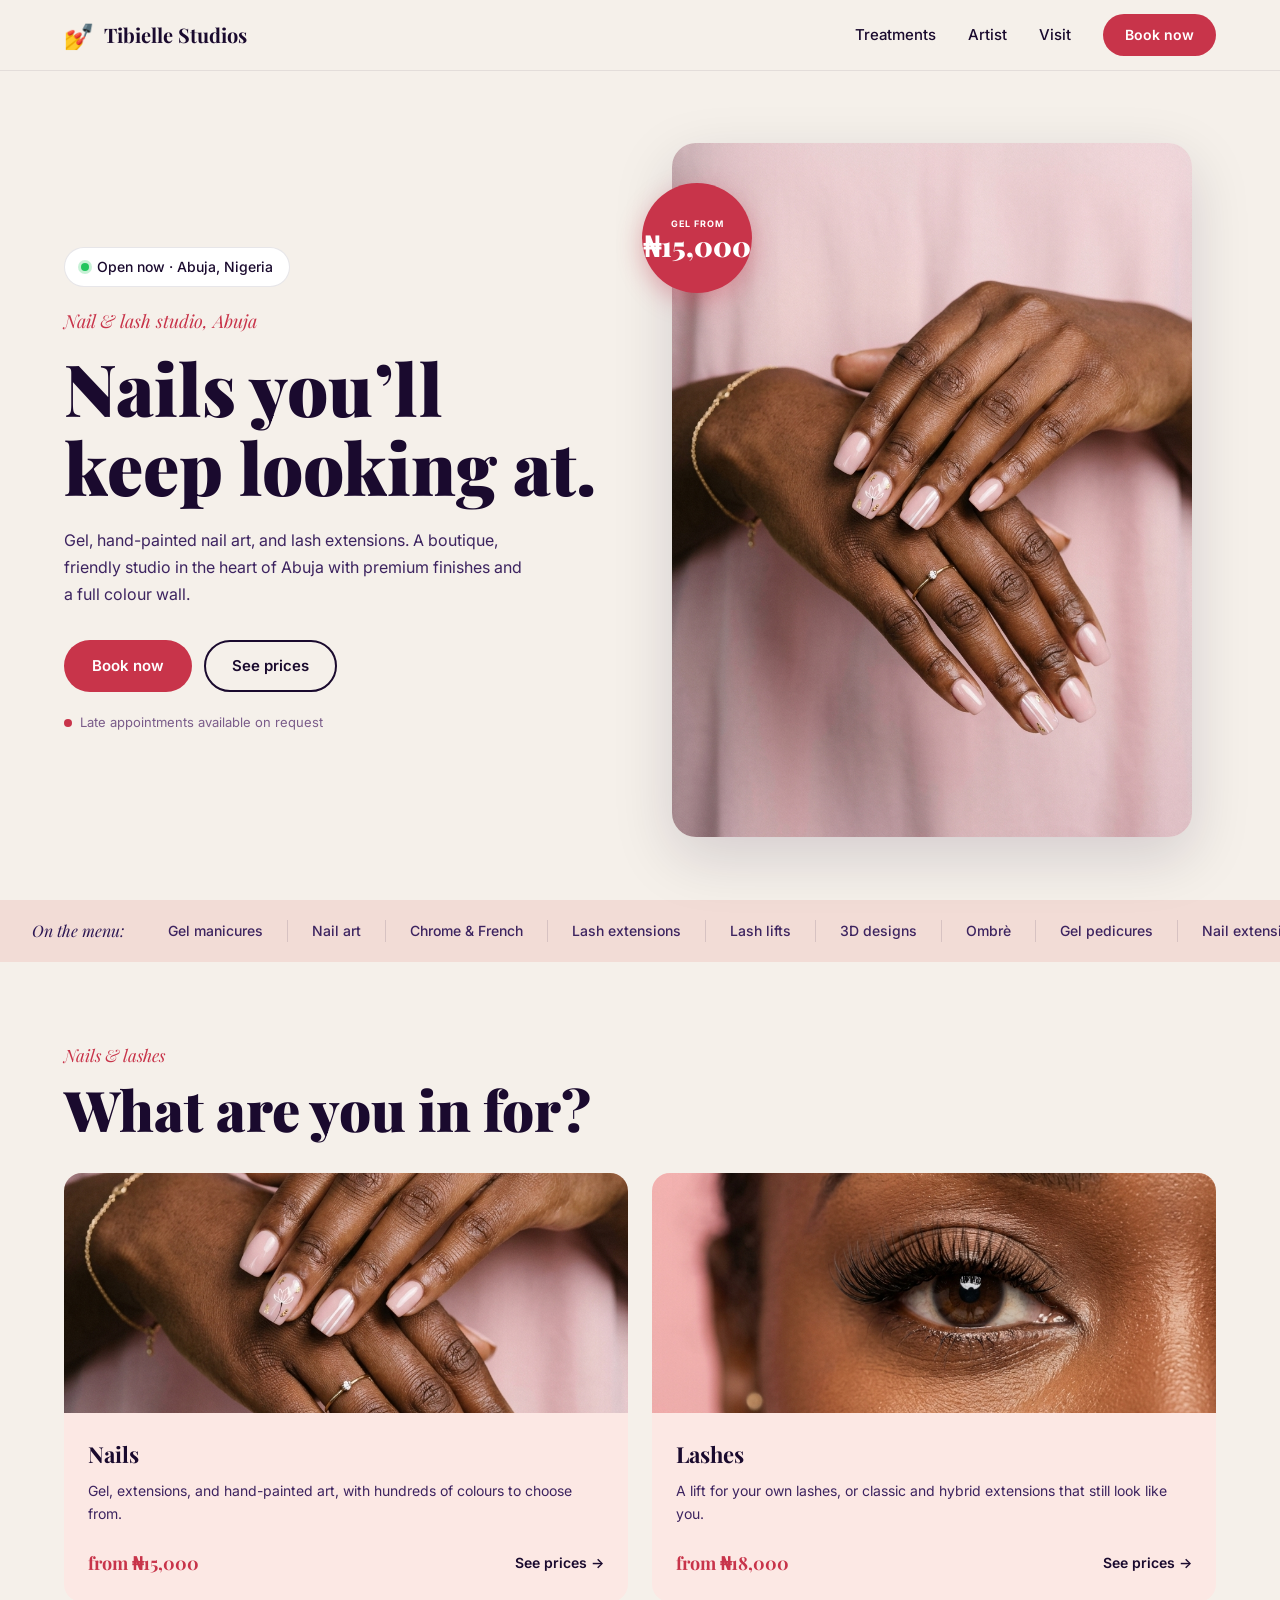
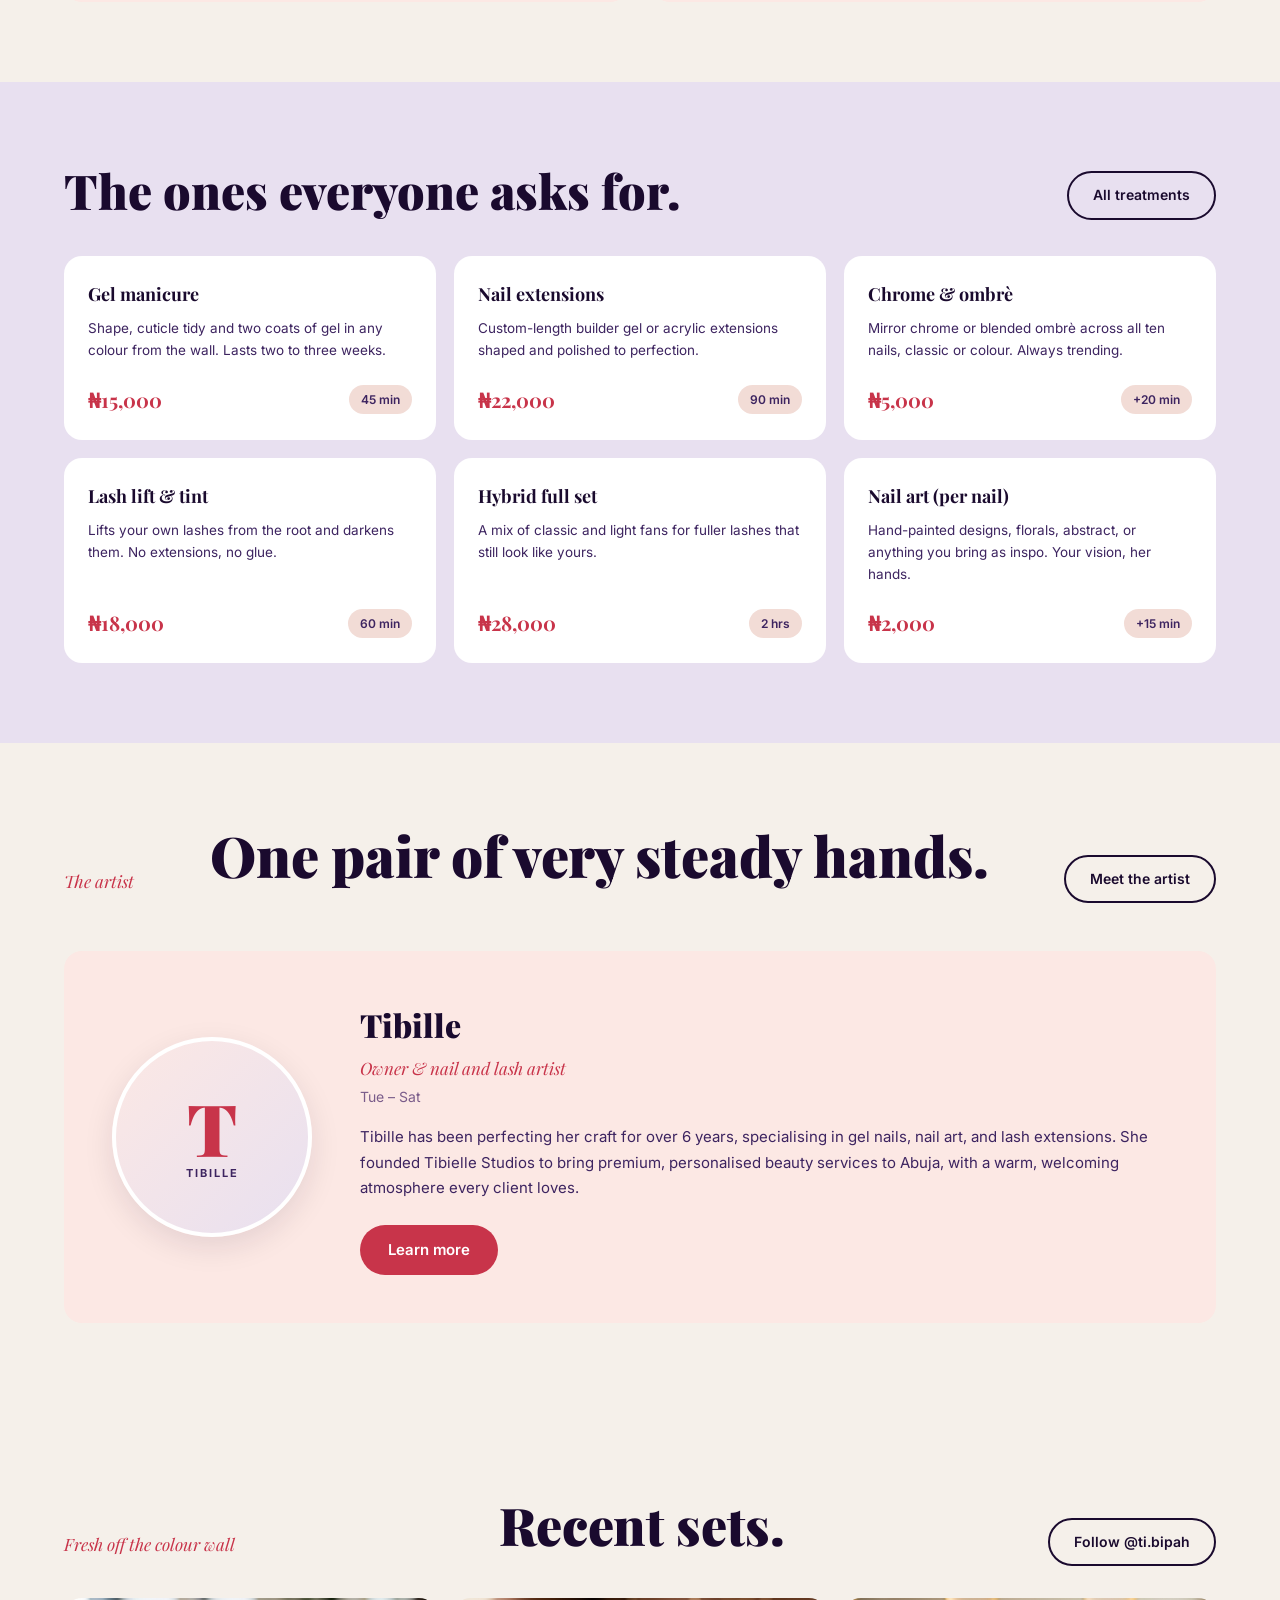
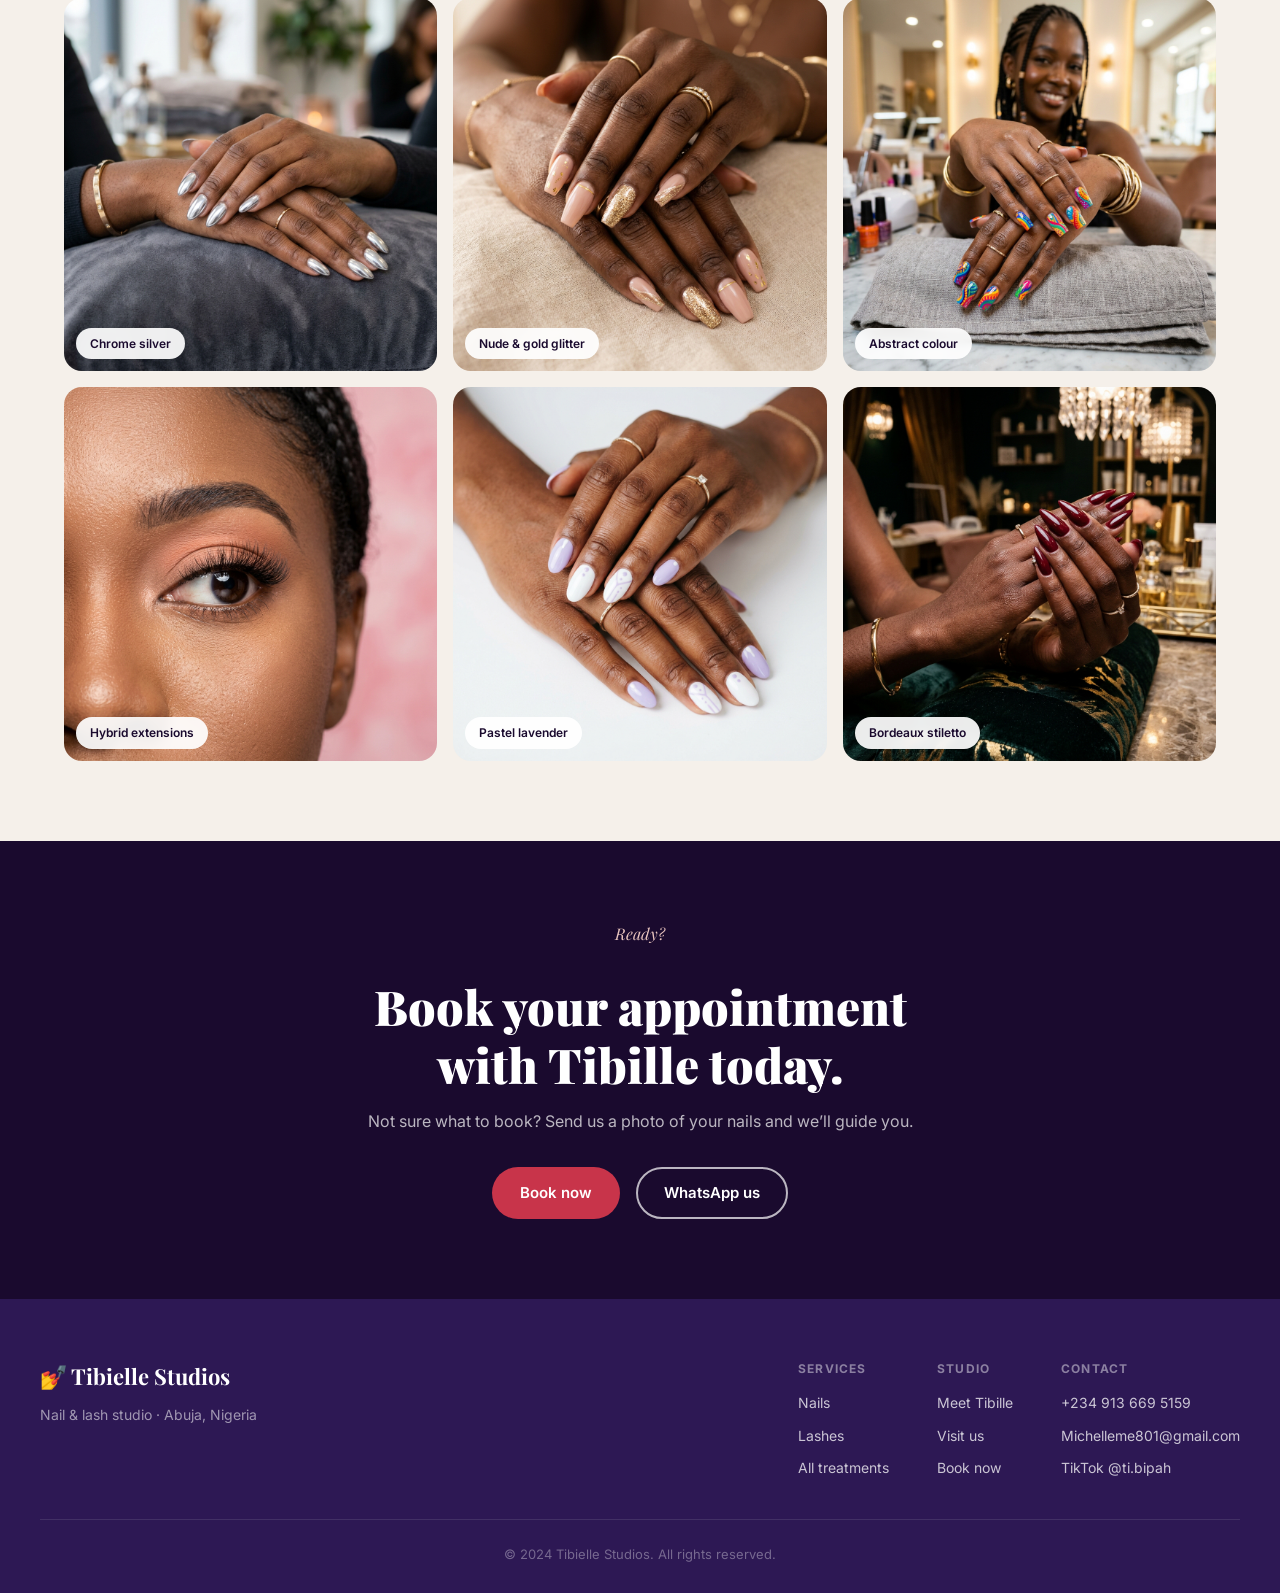
==== commit 0d1ccbf4: "Update artist name to Tibille, keep email Michelleme801@gmail.com" ====
--- a/index.html
+++ b/index.html
@@ -4,7 +4,7 @@
   <meta charset="UTF-8" />
   <meta name="viewport" content="width=device-width, initial-scale=1.0" />
   <title>Tibielle Studios – Nail &amp; Lash Studio, Abuja</title>
-  <meta name="description" content="Tibielle Studios – Premium nail and lash studio in Abuja, Nigeria. Gel nails, lash extensions, and bespoke nail art by Michelle. Book your appointment today." />
+  <meta name="description" content="Tibielle Studios – Premium nail and lash studio in Abuja, Nigeria. Gel nails, lash extensions, and bespoke nail art by Tibille. Book your appointment today." />
   <link rel="preconnect" href="https://fonts.googleapis.com" />
   <link rel="preconnect" href="https://fonts.gstatic.com" crossorigin />
   <link href="https://fonts.googleapis.com/css2?family=Playfair+Display:ital,wght@0,400;0,700;0,900;1,400;1,700&family=Inter:wght@300;400;500;600&display=swap" rel="stylesheet" />
@@ -124,14 +124,14 @@
     </div>
     <div class="artist-card-single">
       <div class="artist-monogram">
-        <span class="monogram-letter">M</span>
-        <span class="monogram-subtitle">Michelle</span>
+        <span class="monogram-letter">T</span>
+        <span class="monogram-subtitle">Tibille</span>
       </div>
       <div class="artist-details">
-        <h3>Michelle</h3>
+        <h3>Tibille</h3>
         <p class="artist-role">Owner &amp; nail and lash artist</p>
         <p class="artist-schedule">Tue &ndash; Sat</p>
-        <p class="artist-bio">Michelle has been perfecting her craft for over 6 years, specialising in gel nails, nail art, and lash extensions. She founded Tibielle Studios to bring premium, personalised beauty services to Abuja, with a warm, welcoming atmosphere every client loves.</p>
+        <p class="artist-bio">Tibille has been perfecting her craft for over 6 years, specialising in gel nails, nail art, and lash extensions. She founded Tibielle Studios to bring premium, personalised beauty services to Abuja, with a warm, welcoming atmosphere every client loves.</p>
         <a href="artist.html" class="btn-primary">Learn more</a>
       </div>
     </div>
@@ -156,7 +156,7 @@
   <section class="cta-band">
     <div class="cta-content">
       <p class="section-eyebrow">Ready?</p>
-      <h2>Book your appointment<br />with Michelle today.</h2>
+      <h2>Book your appointment<br />with Tibille today.</h2>
       <p>Not sure what to book? Send us a photo of your nails and we&rsquo;ll guide you.</p>
       <div class="cta-actions">
         <a href="mailto:Michelleme801@gmail.com?subject=Booking Request – Tibielle Studios" class="btn-primary">Book now</a>
@@ -180,7 +180,7 @@
         </div>
         <div class="footer-col">
           <h5>Studio</h5>
-          <a href="artist.html">Meet Michelle</a>
+          <a href="artist.html">Meet Tibille</a>
           <a href="visit.html">Visit us</a>
           <a href="mailto:Michelleme801@gmail.com?subject=Booking Request">Book now</a>
         </div>
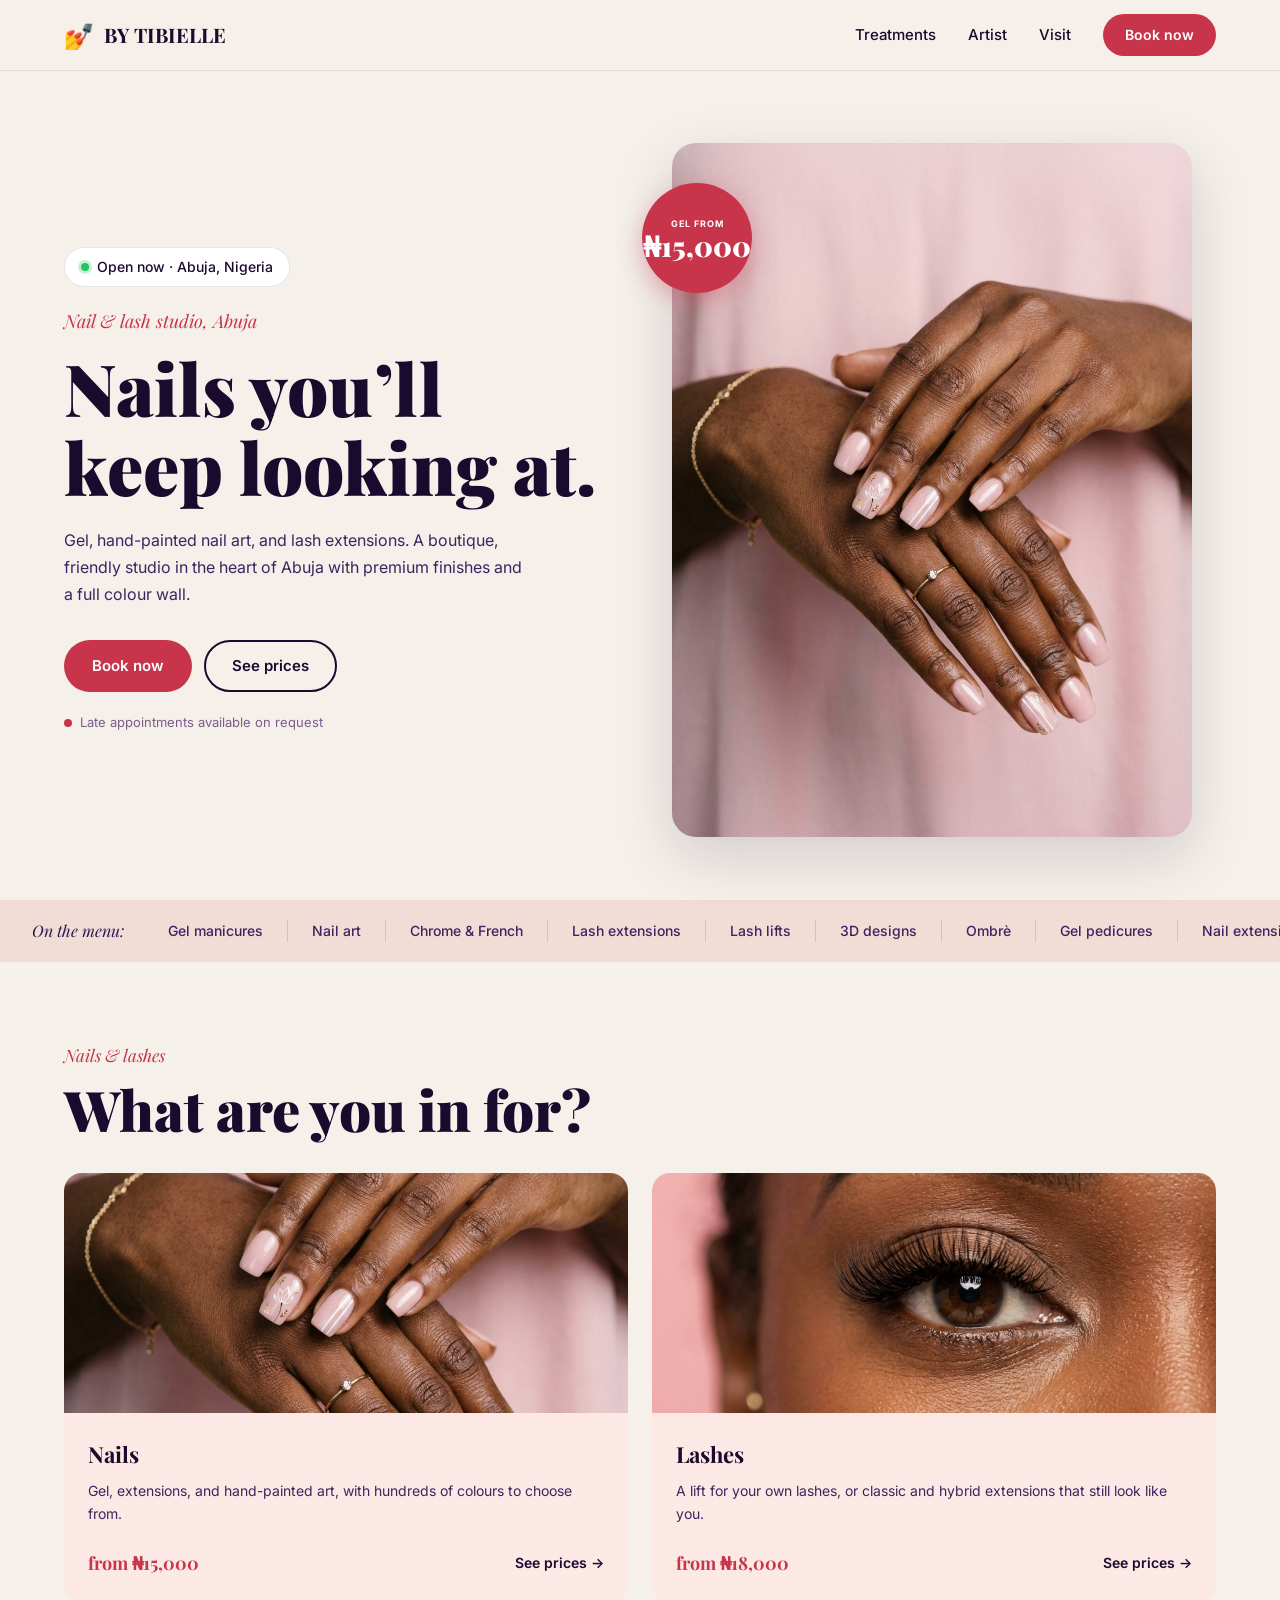
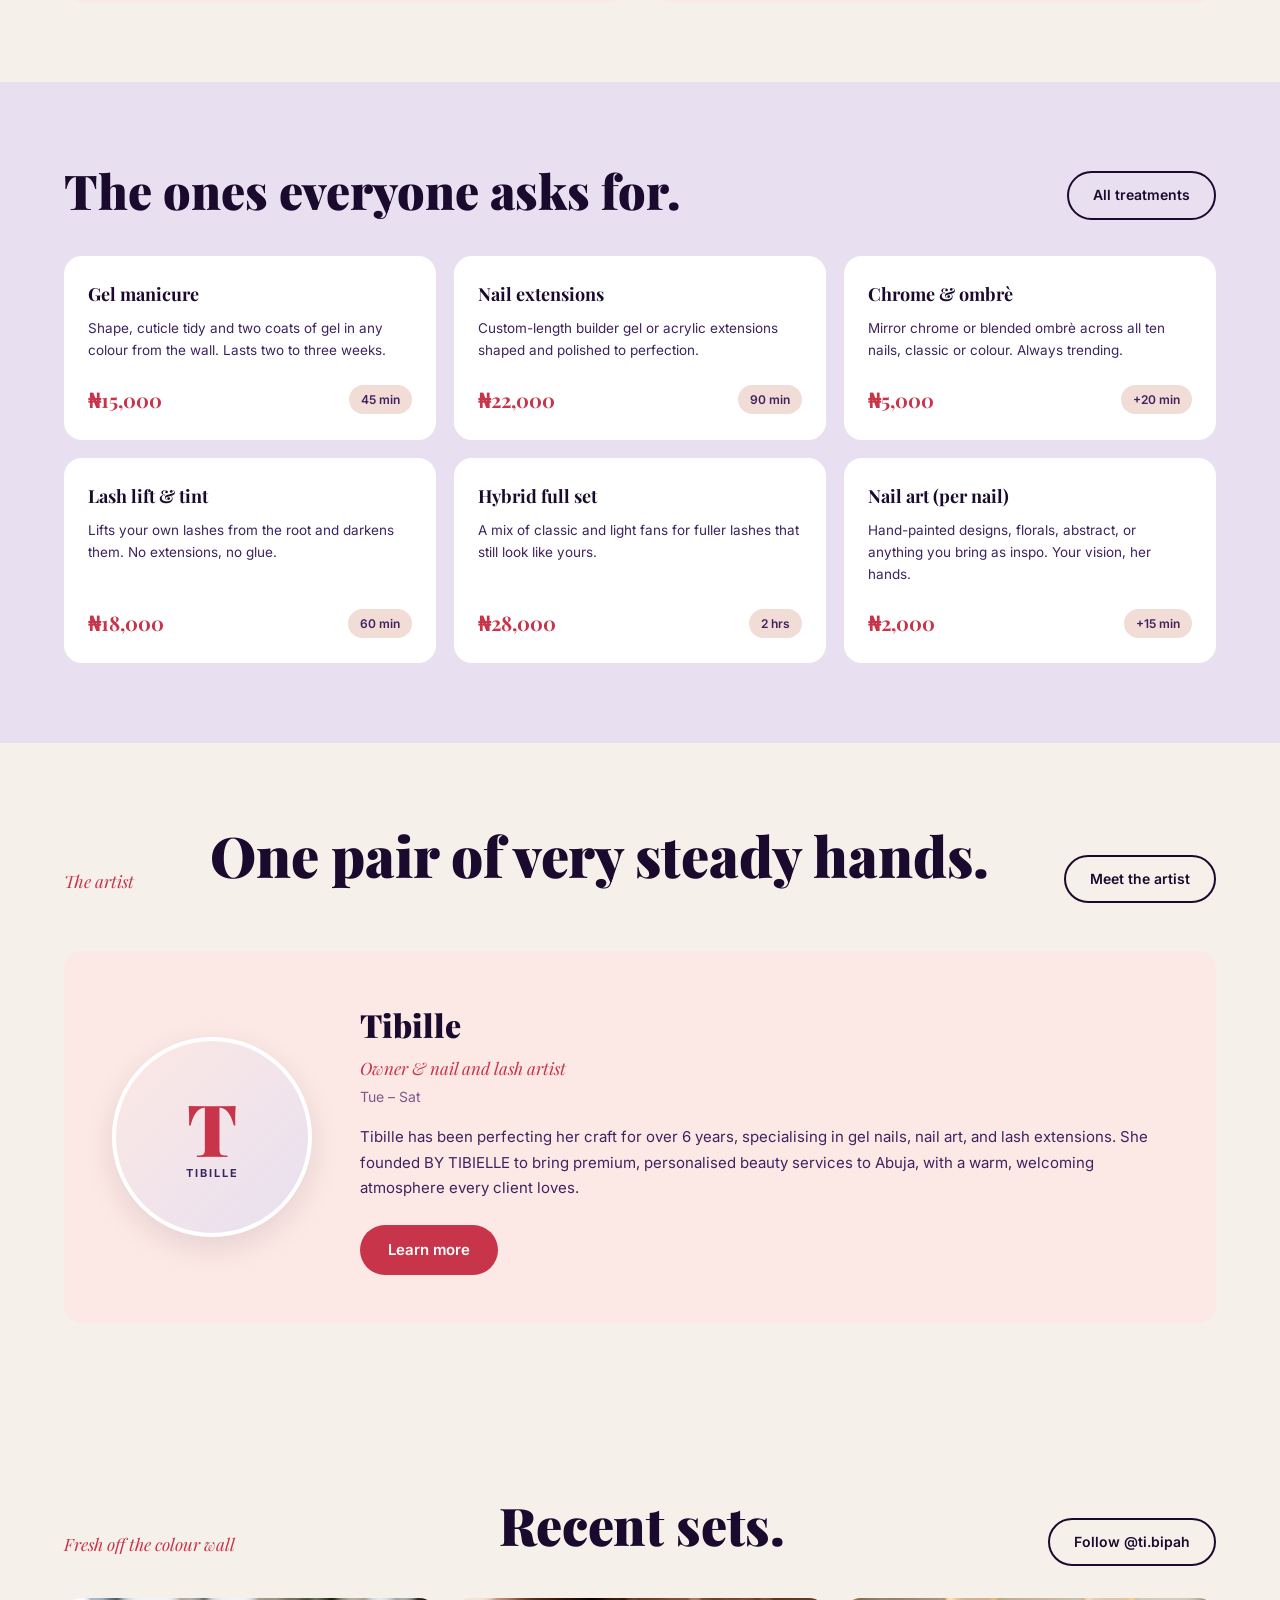
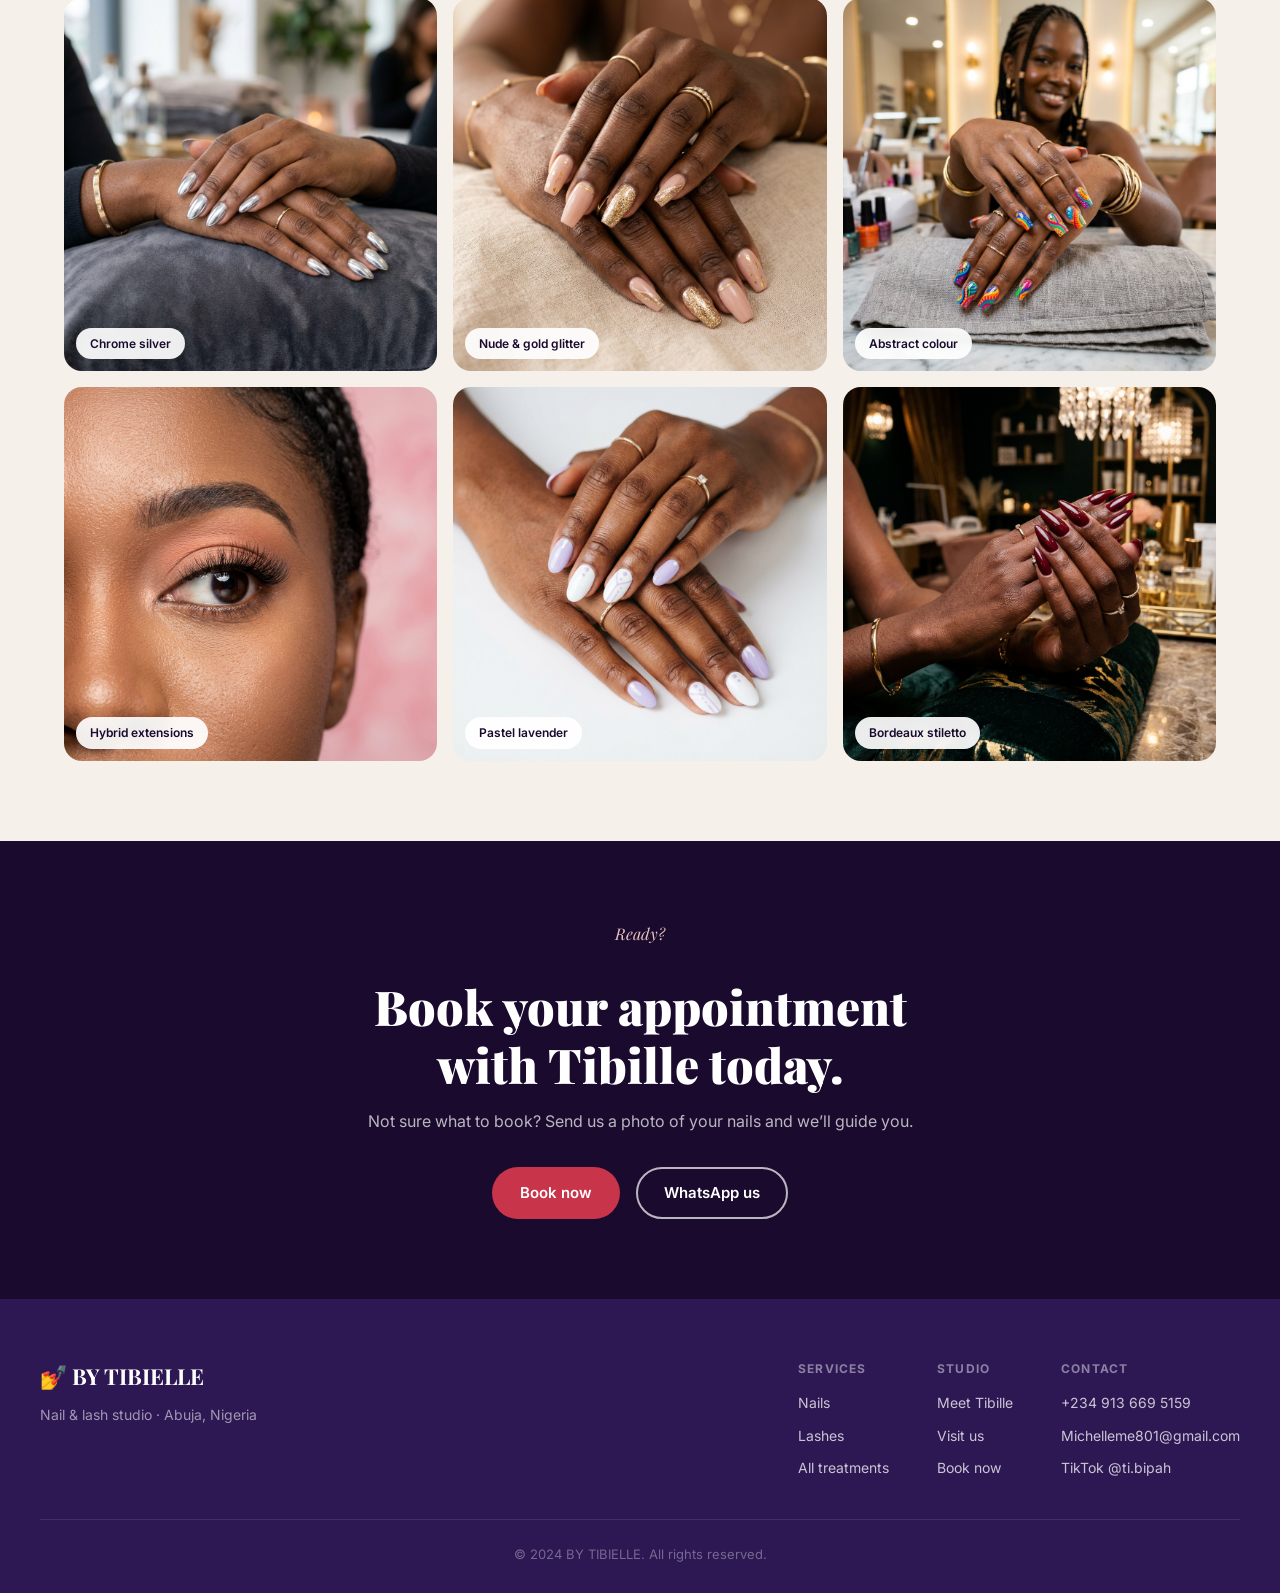
==== commit 8f2bc1fa: "Update brand name to BY TIBIELLE across all pages" ====
--- a/index.html
+++ b/index.html
@@ -3,8 +3,8 @@
 <head>
   <meta charset="UTF-8" />
   <meta name="viewport" content="width=device-width, initial-scale=1.0" />
-  <title>Tibielle Studios – Nail &amp; Lash Studio, Abuja</title>
-  <meta name="description" content="Tibielle Studios – Premium nail and lash studio in Abuja, Nigeria. Gel nails, lash extensions, and bespoke nail art by Tibille. Book your appointment today." />
+  <title>BY TIBIELLE – Nail &amp; Lash Studio, Abuja</title>
+  <meta name="description" content="BY TIBIELLE – Premium nail and lash studio in Abuja, Nigeria. Gel nails, lash extensions, and bespoke nail art by Tibille. Book your appointment today." />
   <link rel="preconnect" href="https://fonts.googleapis.com" />
   <link rel="preconnect" href="https://fonts.gstatic.com" crossorigin />
   <link href="https://fonts.googleapis.com/css2?family=Playfair+Display:ital,wght@0,400;0,700;0,900;1,400;1,700&family=Inter:wght@300;400;500;600&display=swap" rel="stylesheet" />
@@ -15,7 +15,7 @@
     <div class="nav-container">
       <a href="index.html" class="nav-logo">
         <span class="logo-icon">&#x1F485;</span>
-        <span class="logo-text">Tibielle Studios</span>
+        <span class="logo-text">BY TIBIELLE</span>
       </a>
       <div class="nav-links">
         <a href="treatments.html" class="nav-link">Treatments</a>
@@ -58,7 +58,7 @@
         <span class="badge-label">GEL FROM</span>
         <span class="badge-price">&#8358;15,000</span>
       </div>
-      <img src="hero_nails.jpg" alt="Beautiful gel nails by Tibielle Studios Abuja" class="hero-img" />
+      <img src="hero_nails.jpg" alt="Beautiful gel nails by BY TIBIELLE Abuja" class="hero-img" />
     </div>
   </section>
 
@@ -131,7 +131,7 @@
         <h3>Tibille</h3>
         <p class="artist-role">Owner &amp; nail and lash artist</p>
         <p class="artist-schedule">Tue &ndash; Sat</p>
-        <p class="artist-bio">Tibille has been perfecting her craft for over 6 years, specialising in gel nails, nail art, and lash extensions. She founded Tibielle Studios to bring premium, personalised beauty services to Abuja, with a warm, welcoming atmosphere every client loves.</p>
+        <p class="artist-bio">Tibille has been perfecting her craft for over 6 years, specialising in gel nails, nail art, and lash extensions. She founded BY TIBIELLE to bring premium, personalised beauty services to Abuja, with a warm, welcoming atmosphere every client loves.</p>
         <a href="artist.html" class="btn-primary">Learn more</a>
       </div>
     </div>
@@ -159,7 +159,7 @@
       <h2>Book your appointment<br />with Tibille today.</h2>
       <p>Not sure what to book? Send us a photo of your nails and we&rsquo;ll guide you.</p>
       <div class="cta-actions">
-        <a href="mailto:Michelleme801@gmail.com?subject=Booking Request – Tibielle Studios" class="btn-primary">Book now</a>
+        <a href="mailto:Michelleme801@gmail.com?subject=Booking Request – BY TIBIELLE" class="btn-primary">Book now</a>
         <a href="https://wa.me/2349136695159" target="_blank" rel="noopener noreferrer" class="btn-outline-light">WhatsApp us</a>
       </div>
     </div>
@@ -168,7 +168,7 @@
   <footer class="footer">
     <div class="footer-top">
       <div class="footer-brand">
-        <a href="index.html" class="footer-logo">&#x1F485; Tibielle Studios</a>
+        <a href="index.html" class="footer-logo">&#x1F485; BY TIBIELLE</a>
         <p>Nail &amp; lash studio &middot; Abuja, Nigeria</p>
       </div>
       <div class="footer-links">
@@ -193,7 +193,7 @@
       </div>
     </div>
     <div class="footer-bottom">
-      <p>&copy; 2024 Tibielle Studios. All rights reserved.</p>
+      <p>&copy; 2024 BY TIBIELLE. All rights reserved.</p>
     </div>
   </footer>
   <script src="main.js"></script>
--- a/style.css
+++ b/style.css
@@ -1,5 +1,5 @@
 /* =============================================
-   TIBIELLE STUDIOS – style.css
+   BY TIBIELLE – style.css
    Nigerian nail & lash studio website
    ============================================= */
 
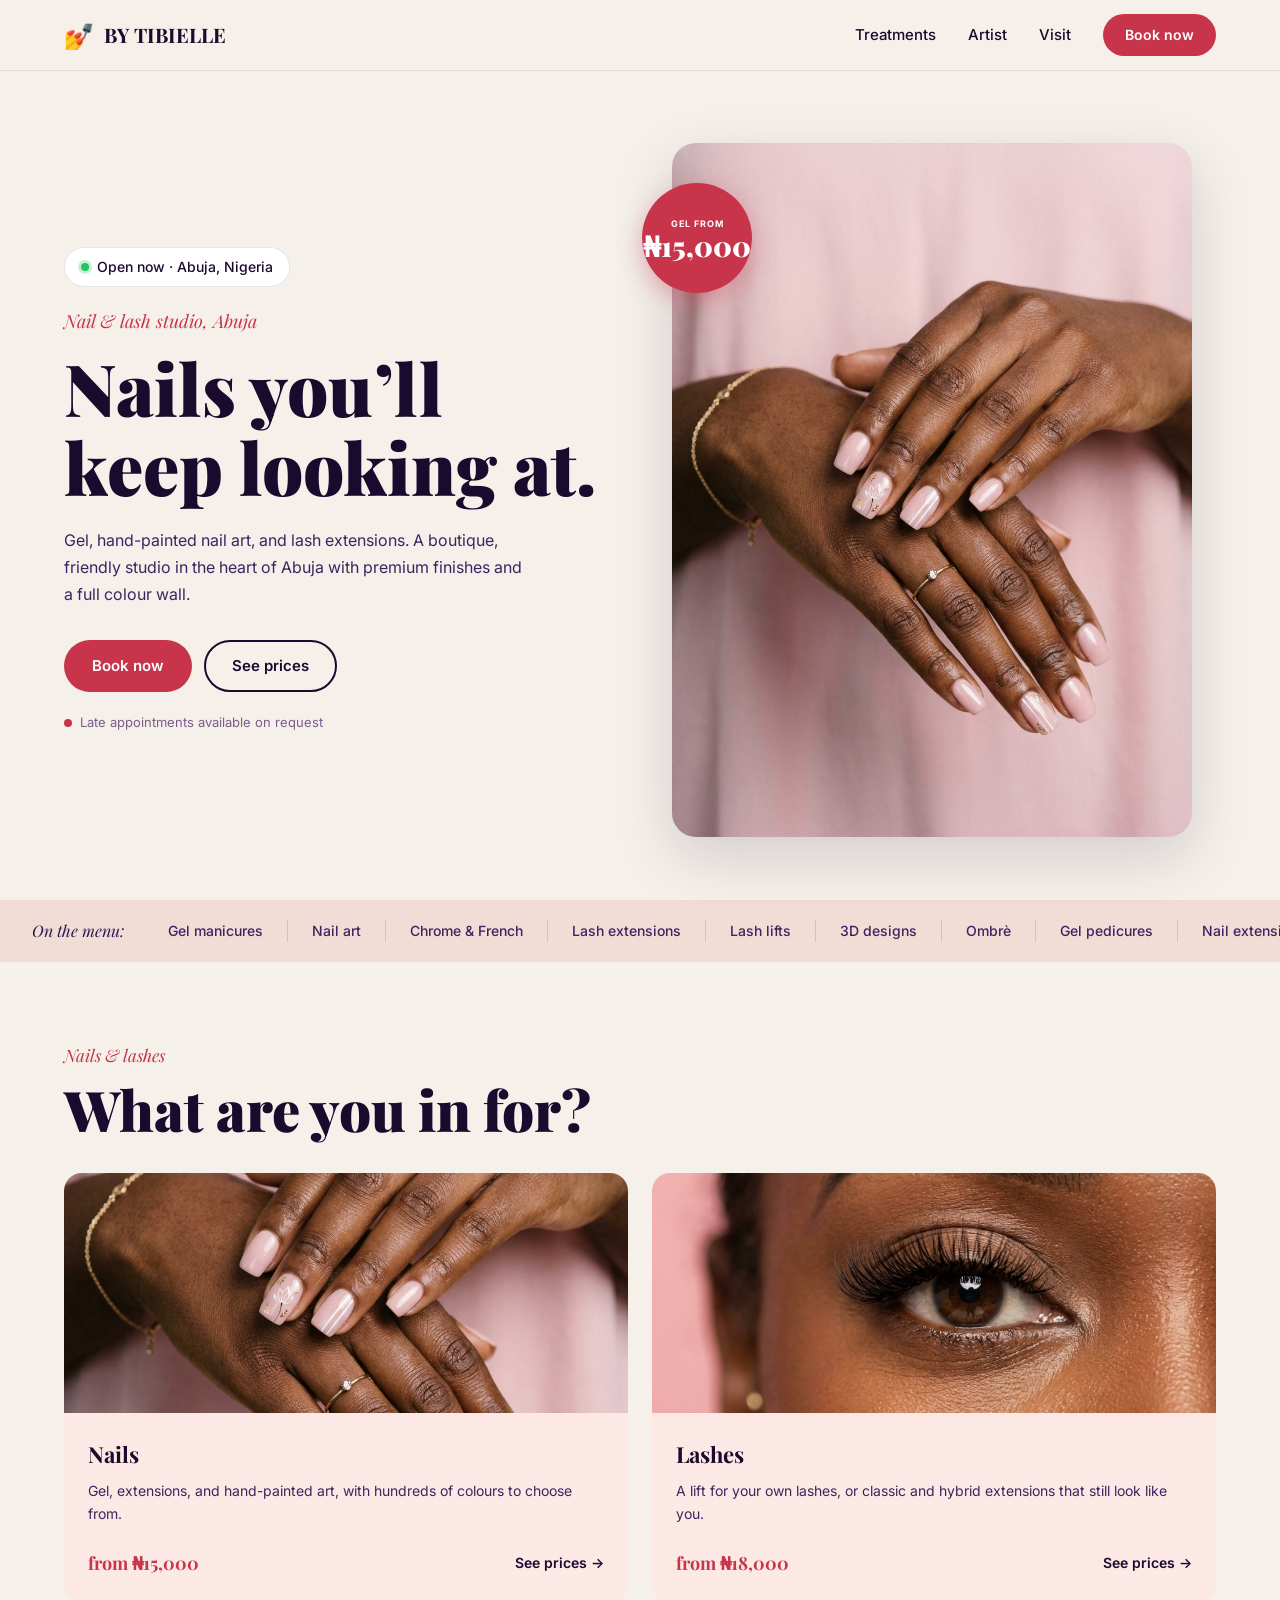
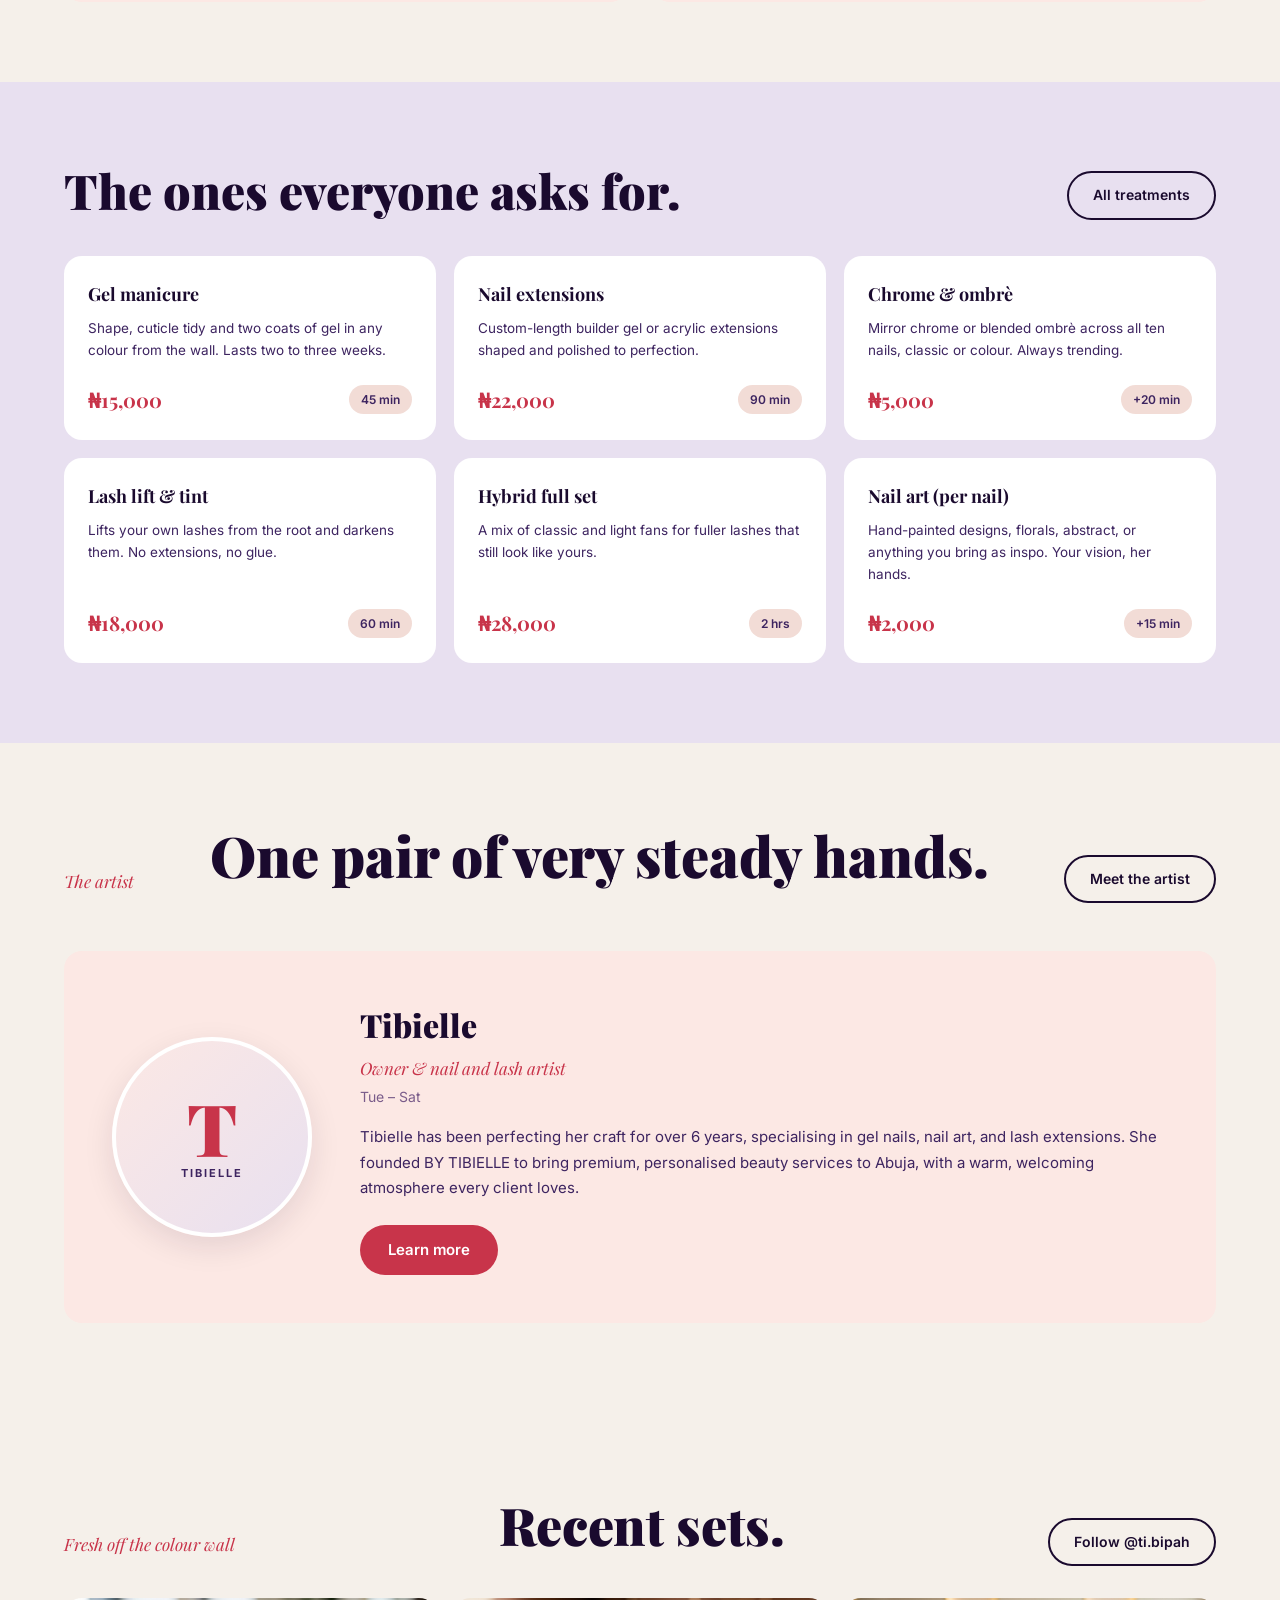
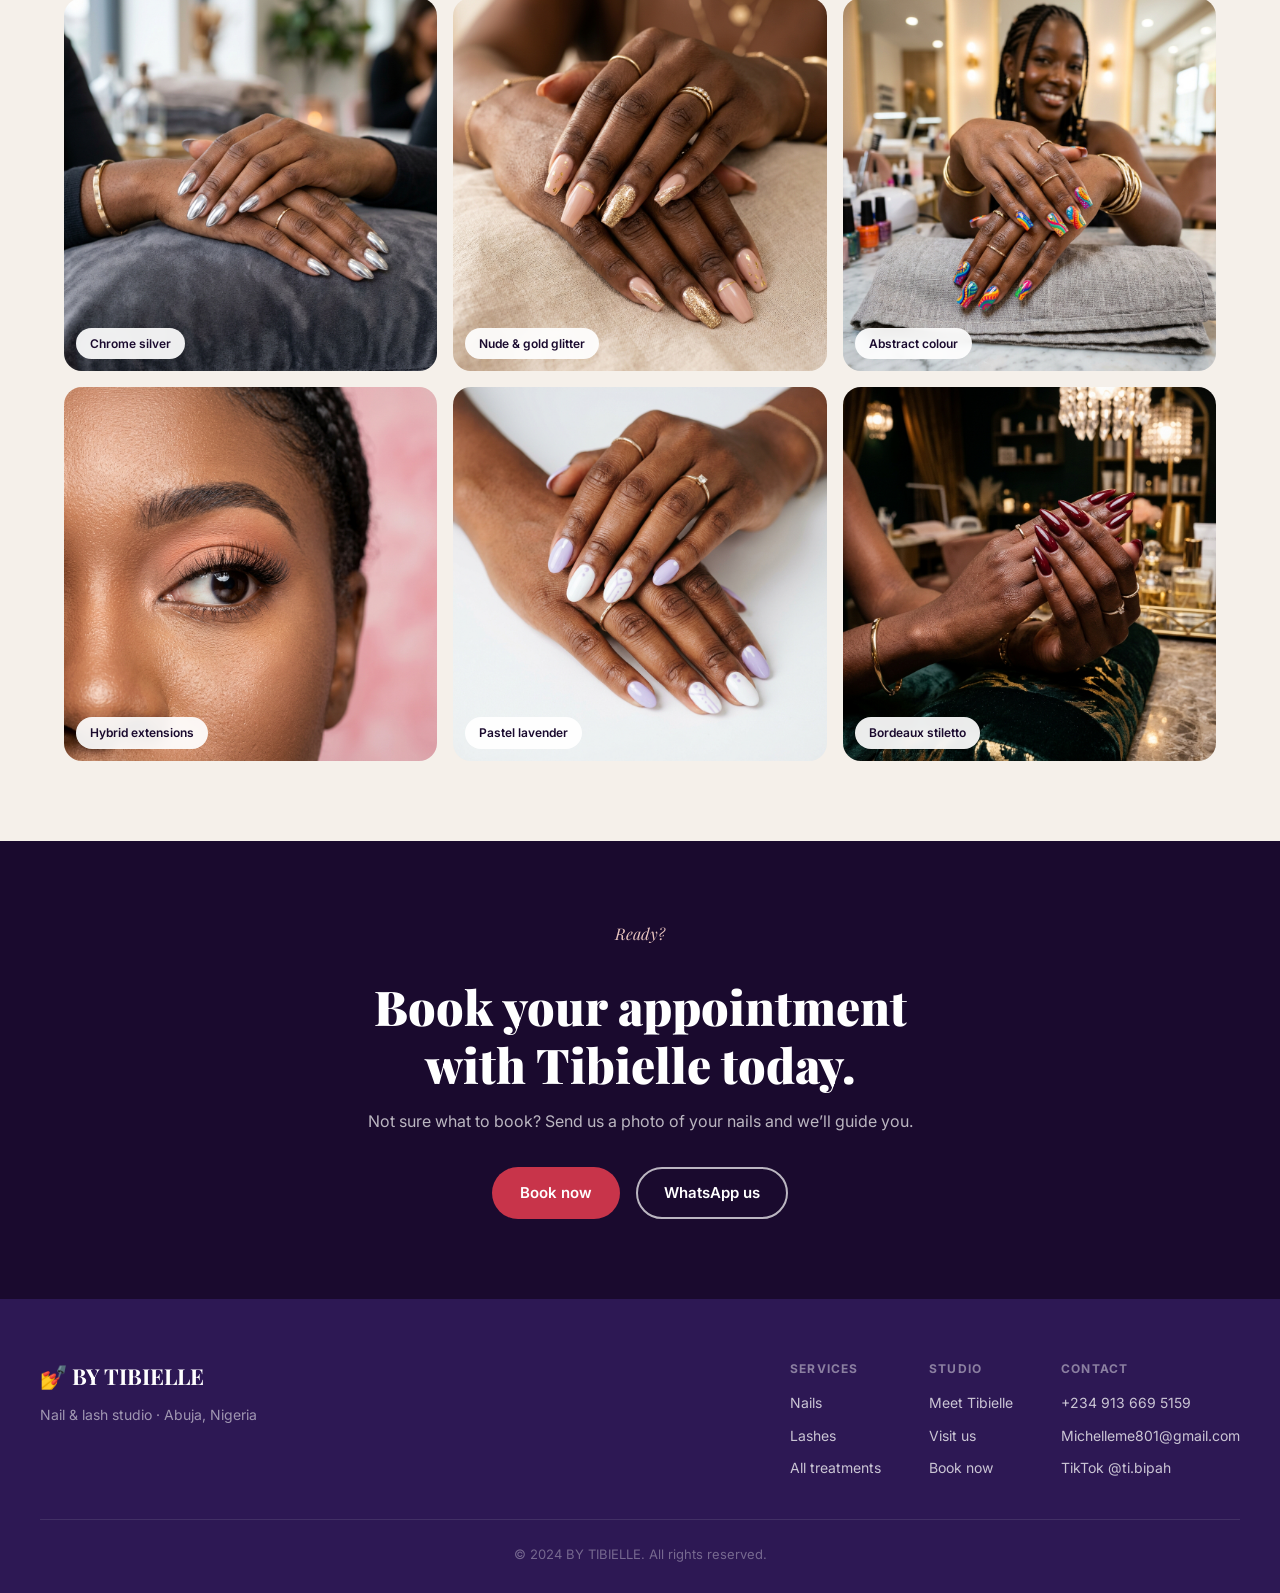
==== commit 728240d4: "Correct artist name spelling to Tibielle" ====
--- a/index.html
+++ b/index.html
@@ -4,7 +4,7 @@
   <meta charset="UTF-8" />
   <meta name="viewport" content="width=device-width, initial-scale=1.0" />
   <title>BY TIBIELLE – Nail &amp; Lash Studio, Abuja</title>
-  <meta name="description" content="BY TIBIELLE – Premium nail and lash studio in Abuja, Nigeria. Gel nails, lash extensions, and bespoke nail art by Tibille. Book your appointment today." />
+  <meta name="description" content="BY TIBIELLE – Premium nail and lash studio in Abuja, Nigeria. Gel nails, lash extensions, and bespoke nail art by Tibielle. Book your appointment today." />
   <link rel="preconnect" href="https://fonts.googleapis.com" />
   <link rel="preconnect" href="https://fonts.gstatic.com" crossorigin />
   <link href="https://fonts.googleapis.com/css2?family=Playfair+Display:ital,wght@0,400;0,700;0,900;1,400;1,700&family=Inter:wght@300;400;500;600&display=swap" rel="stylesheet" />
@@ -125,13 +125,13 @@
     <div class="artist-card-single">
       <div class="artist-monogram">
         <span class="monogram-letter">T</span>
-        <span class="monogram-subtitle">Tibille</span>
+        <span class="monogram-subtitle">Tibielle</span>
       </div>
       <div class="artist-details">
-        <h3>Tibille</h3>
+        <h3>Tibielle</h3>
         <p class="artist-role">Owner &amp; nail and lash artist</p>
         <p class="artist-schedule">Tue &ndash; Sat</p>
-        <p class="artist-bio">Tibille has been perfecting her craft for over 6 years, specialising in gel nails, nail art, and lash extensions. She founded BY TIBIELLE to bring premium, personalised beauty services to Abuja, with a warm, welcoming atmosphere every client loves.</p>
+        <p class="artist-bio">Tibielle has been perfecting her craft for over 6 years, specialising in gel nails, nail art, and lash extensions. She founded BY TIBIELLE to bring premium, personalised beauty services to Abuja, with a warm, welcoming atmosphere every client loves.</p>
         <a href="artist.html" class="btn-primary">Learn more</a>
       </div>
     </div>
@@ -156,7 +156,7 @@
   <section class="cta-band">
     <div class="cta-content">
       <p class="section-eyebrow">Ready?</p>
-      <h2>Book your appointment<br />with Tibille today.</h2>
+      <h2>Book your appointment<br />with Tibielle today.</h2>
       <p>Not sure what to book? Send us a photo of your nails and we&rsquo;ll guide you.</p>
       <div class="cta-actions">
         <a href="mailto:Michelleme801@gmail.com?subject=Booking Request – BY TIBIELLE" class="btn-primary">Book now</a>
@@ -180,7 +180,7 @@
         </div>
         <div class="footer-col">
           <h5>Studio</h5>
-          <a href="artist.html">Meet Tibille</a>
+          <a href="artist.html">Meet Tibielle</a>
           <a href="visit.html">Visit us</a>
           <a href="mailto:Michelleme801@gmail.com?subject=Booking Request">Book now</a>
         </div>
